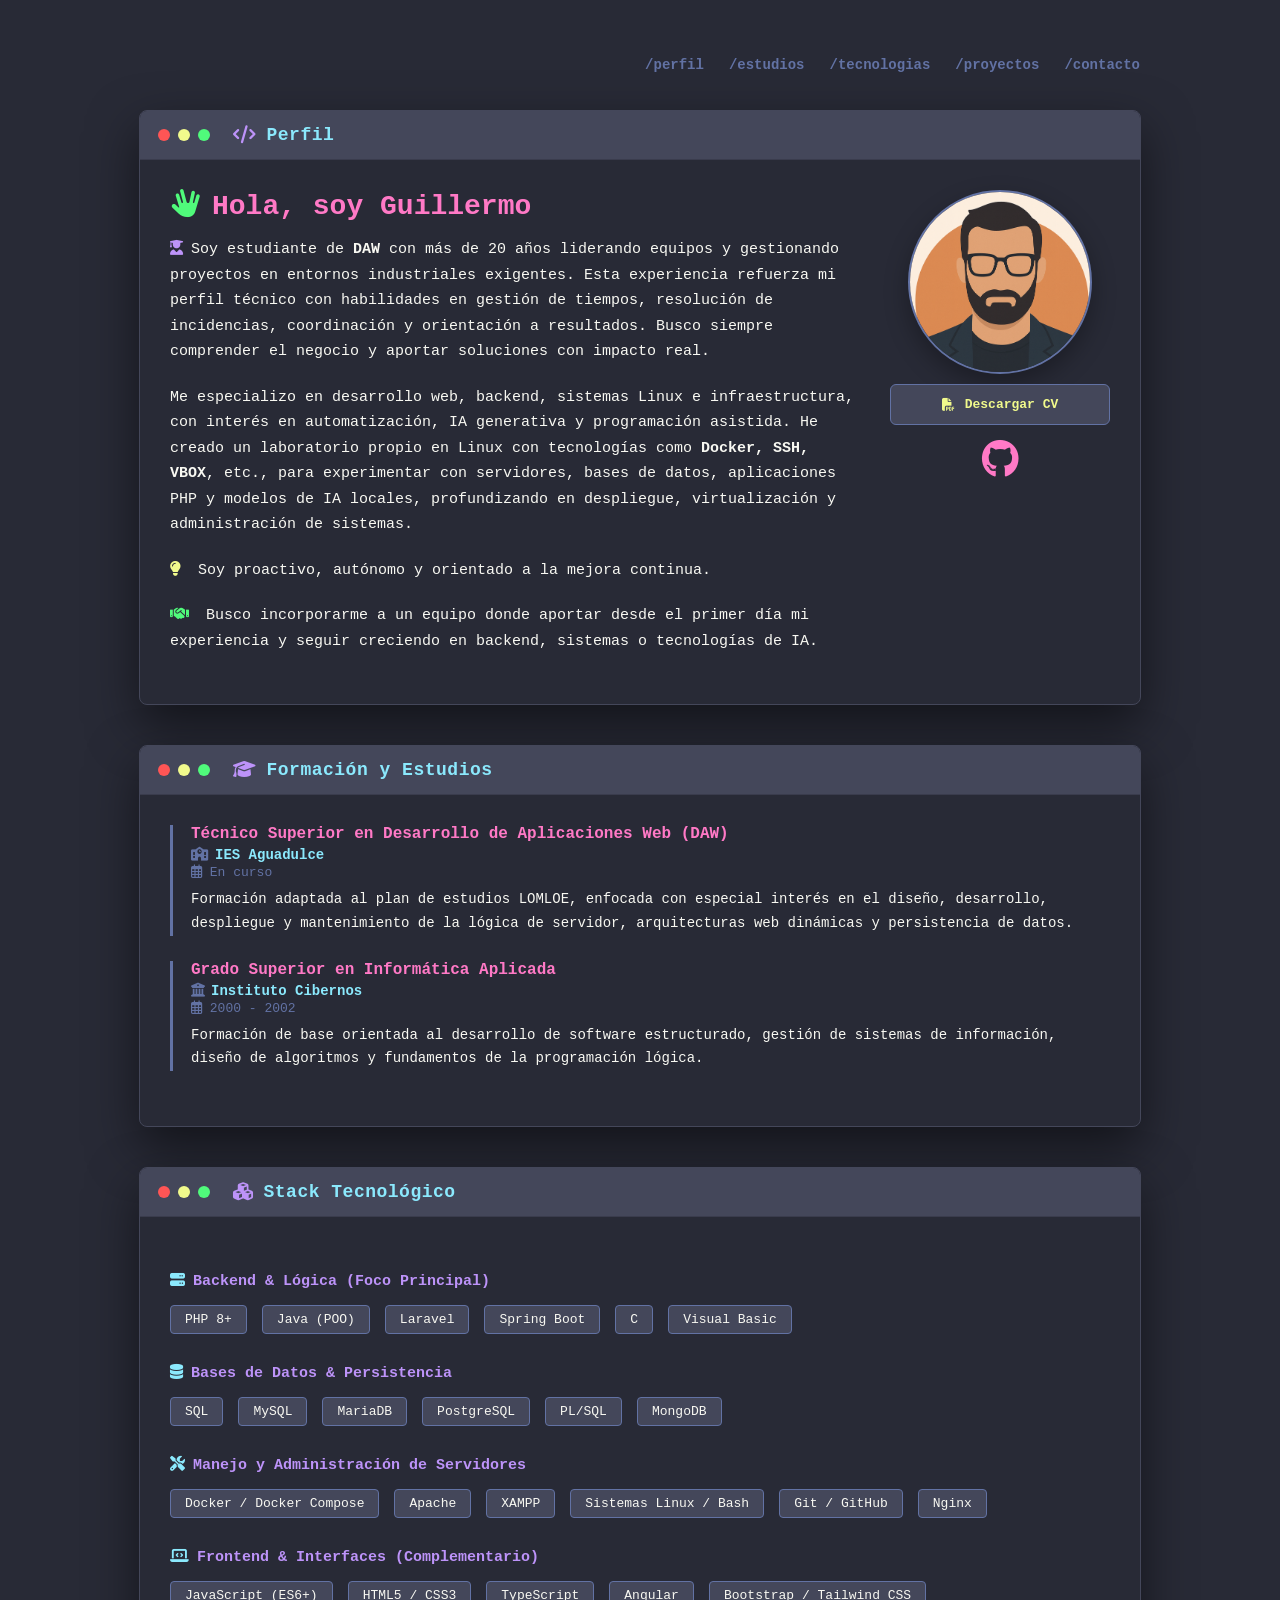
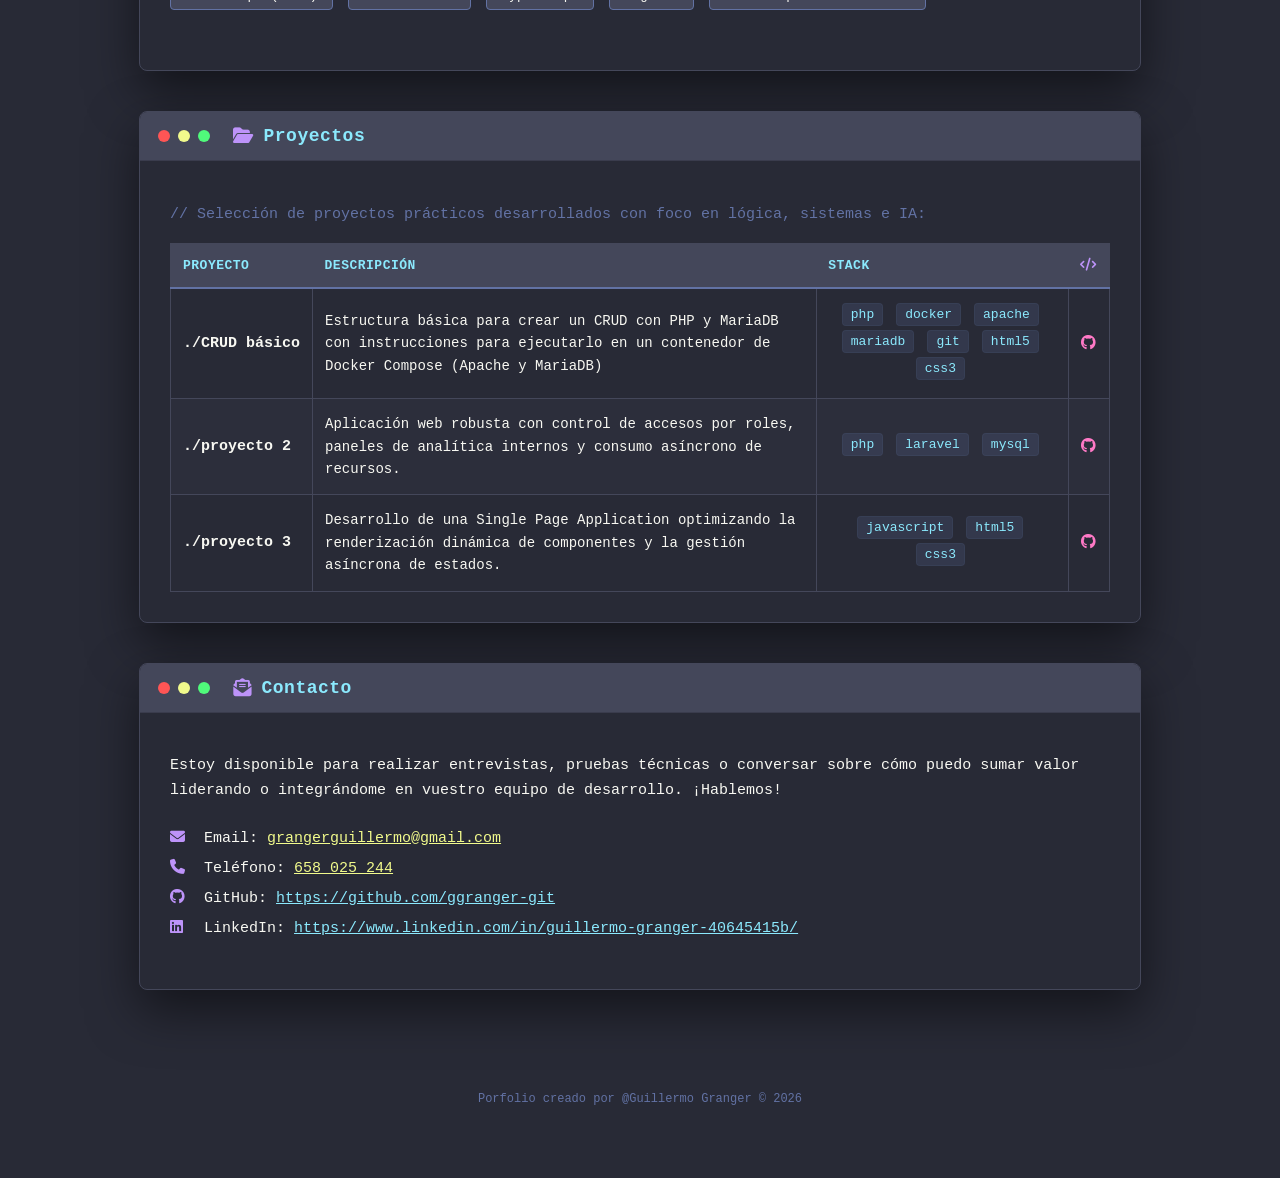
==== index.html @ b48d39c9 "ajuste stack col" ====
<!DOCTYPE html>
<html lang="es">
<head>
    <meta charset="UTF-8">
    <meta name="viewport" content="width=device-width, initial-scale=1.0">
    <title>Portfolio | Desarrollador Web & Líder de Equipos</title>
    <link rel="stylesheet" href="https://cdnjs.cloudflare.com/ajax/libs/font-awesome/6.4.0/css/all.min.css">
    <link rel="stylesheet" href="css/style.css">
</head>
<body>

    <header class="animacion-entrada" style="animation-delay: 0.1s;">
        <ul class="nav-links">
            <li><a href="#perfil">/perfil</a></li>
            <li><a href="#estudios">/estudios</a></li>
            <li><a href="#tecnologias">/tecnologias</a></li>
            <li><a href="#proyectos">/proyectos</a></li>
            <li><a href="#contacto">/contacto</a></li>
        </ul>
    </header>

    <div class="terminal-window animacion-entrada" id="perfil" style="animation-delay: 0.2s;">
        <div class="terminal-header">
            <div class="red dot"></div>
            <div class="yellow dot"></div>
            <div class="green dot"></div>
            <h2 class="titulo-seccion"><i class="fas fa-code"></i>Perfil</h2>
        </div>
        <div class="terminal-body">
            <div class="perfil-container">
                
                <div>
                    <h1 style="color: #ff79c6; margin: 0 0 15px 0; font-size: 28px;">
                        <i class="fas fa-hand-spock" style="color: #50fa7b; margin-right: 10px;"></i>Hola, soy Guillermo
                    </h1>
                    
                    <p class="texto-plano" style="margin-top: 0;">
                        <i class="fas fa-user-graduate" style="color: #bd93f9; margin-right: 8px;"></i>Soy estudiante de <strong>DAW</strong> con más de 20 años liderando equipos y gestionando proyectos en entornos industriales exigentes. Esta experiencia refuerza mi perfil técnico con habilidades en gestión de tiempos, resolución de incidencias, coordinación y orientación a resultados. Busco siempre comprender el negocio y aportar soluciones con impacto real.
                    </p>
                    <p class="texto-plano">
                        Me especializo en desarrollo web, backend, sistemas Linux e infraestructura, con interés en automatización, IA generativa y programación asistida. He creado un laboratorio propio en Linux con tecnologías como <strong>Docker, SSH, VBOX</strong>, etc., para experimentar con servidores, bases de datos, aplicaciones PHP y modelos de IA locales, profundizando en despliegue, virtualización y administración de sistemas.
                    </p>
                    <p class="texto-plano">
                        <i class="fas fa-lightbulb" style="color: #f1fa8c; margin-right: 8px;"></i> Soy proactivo, autónomo y orientado a la mejora continua.
                    </p>
                    <p class="texto-plano">
                        <i class="fas fa-handshake" style="color: #50fa7b; margin-right: 8px;"></i> Busco incorporarme a un equipo donde aportar desde el primer día mi experiencia y seguir creciendo en backend, sistemas o tecnologías de IA.
                    </p>
                </div>

                <div class="lateral-wrapper">
                    <img src="img/avatar.png" alt="Foto de perfil" class="avatar-circular">
                    
                    <a href="cv.pdf" download="cv.pdf" class="btn-cv">
                        <i class="fas fa-file-pdf"></i> Descargar CV
                    </a>

                    <a href="https://github.com/ggranger-git" target="_blank" title="Visitar mi GitHub" class="btn-github-lateral">
                        <i class="fab fa-github"></i>
                    </a>
                </div>

            </div>
        </div>
    </div>

    <div class="terminal-window animacion-entrada" id="estudios" style="animation-delay: 0.3s;">
        <div class="terminal-header">
            <div class="red dot"></div>
            <div class="yellow dot"></div>
            <div class="green dot"></div>
            <h2 class="titulo-seccion"><i class="fas fa-graduation-cap"></i>Formación y Estudios</h2>
        </div>
        <div class="terminal-body">
            
            <div class="item-estudios">
                <div style="color: #ff79c6; font-weight: bold; font-size: 16px;">Técnico Superior en Desarrollo de Aplicaciones Web (DAW)</div>
                <div class="institucion"><i class="fas fa-school"></i>IES Aguadulce</div>
                <div class="fecha-estudio"><i class="far fa-calendar-alt"></i> En curso</div>
                <p class="texto-plano" style="margin: 8px 0 0 0; font-size: 14px;">
                    Formación adaptada al plan de estudios LOMLOE, enfocada con especial interés en el diseño, desarrollo, despliegue y mantenimiento de la lógica de servidor, arquitecturas web dinámicas y persistencia de datos.
                </p>
            </div>

            <div class="item-estudios">
                <div style="color: #ff79c6; font-weight: bold; font-size: 16px;">Grado Superior en Informática Aplicada</div>
                <div class="institucion"><i class="fas fa-university"></i>Instituto Cibernos</div>
                <div class="fecha-estudio"><i class="far fa-calendar-alt"></i> 2000 - 2002</div>
                <p class="texto-plano" style="margin: 8px 0 0 0; font-size: 14px;">
                    Formación de base orientada al desarrollo de software estructurado, gestión de sistemas de información, diseño de algoritmos y fundamentos de la programación lógica.
                </p>
            </div>

        </div>
    </div>

    <div class="terminal-window animacion-entrada" id="tecnologias" style="animation-delay: 0.4s;">
        <div class="terminal-header">
            <div class="red dot"></div>
            <div class="yellow dot"></div>
            <div class="green dot"></div>
            <h2 class="titulo-seccion"><i class="fas fa-cubes"></i>Stack Tecnológico</h2>
        </div>
        <div class="terminal-body">
            
            <div class="seccion-habilidades">
                <span class="categoria-tech"><i class="fas fa-server"></i>Backend & Lógica (Foco Principal)</span>
                <span class="habilidad-tag">PHP 8+</span>
                <span class="habilidad-tag">Java (POO)</span>
                <span class="habilidad-tag">Laravel</span>
                <span class="habilidad-tag">Spring Boot</span>
                <span class="habilidad-tag">C</span>
                <span class="habilidad-tag">Visual Basic</span>
            </div>

            <div class="seccion-habilidades">
                <span class="categoria-tech"><i class="fas fa-database"></i>Bases de Datos & Persistencia</span>
                <span class="habilidad-tag">SQL</span>
                <span class="habilidad-tag">MySQL</span>
                <span class="habilidad-tag">MariaDB</span>
                <span class="habilidad-tag">PostgreSQL</span>
                <span class="habilidad-tag">PL/SQL</span>
                <span class="habilidad-tag">MongoDB</span>
            </div>

            <div class="seccion-habilidades">
                <span class="categoria-tech"><i class="fas fa-tools"></i>Manejo y Administración de Servidores</span>
                <span class="habilidad-tag">Docker / Docker Compose</span>
                <span class="habilidad-tag">Apache</span>
                <span class="habilidad-tag">XAMPP</span>
                <span class="habilidad-tag">Sistemas Linux / Bash</span>
                <span class="habilidad-tag">Git / GitHub</span>
                <span class="habilidad-tag">Nginx</span>
            </div>

            <div class="seccion-habilidades">
                <span class="categoria-tech"><i class="fas fa-laptop-code"></i>Frontend & Interfaces (Complementario)</span>
                <span class="habilidad-tag">JavaScript (ES6+)</span>
                <span class="habilidad-tag">HTML5 / CSS3</span>
                <span class="habilidad-tag">TypeScript</span>
                <span class="habilidad-tag">Angular</span>
                <span class="habilidad-tag">Bootstrap / Tailwind CSS</span>
            </div>
        </div>
    </div>

    <div class="terminal-window animacion-entrada" id="proyectos" style="animation-delay: 0.5s;">
        <div class="terminal-header">
            <div class="red dot"></div>
            <div class="yellow dot"></div>
            <div class="green dot"></div>
            <h2 class="titulo-seccion"><i class="fas fa-folder-open"></i>Proyectos</h2>
        </div>
        <div class="terminal-body">
            <p class="comment">// Selección de proyectos prácticos desarrollados con foco en lógica, sistemas e IA:</p>
            
            <table class="tabla-interactiva">
                <thead>
                    <tr>
                        <th>Proyecto</th>
                        <th>Descripción</th>
                        <th>Stack</th>
                        <th><i class="fas fa-code" style="color: #bd93f9;"></i></th>
                    </tr>
                </thead>
                <tbody>
                    <tr>
                        <td class="col-proyecto">./CRUD básico</td>
                        <td class="col-descripcion">Estructura básica para crear un CRUD con PHP y MariaDB con instrucciones para ejecutarlo en un contenedor de Docker Compose (Apache y MariaDB)</td>
                        <td class="col-stack">
                            <span class="arg-tech">php</span>
                            <span class="arg-tech">docker</span>
                            <span class="arg-tech">apache</span>
                            <span class="arg-tech">mariadb</span>
                            <span class="arg-tech">git</span>
                            <span class="arg-tech">html5</span>
                            <span class="arg-tech">css3</span> 
                        </td>
                        <td><a class="enlace-proyecto" href="https://github.com/ggranger-git/crud-php-clientes" target="_blank"><i class="fab fa-github"></i></a></td>
                    </tr>
                    <tr>
                        <td class="col-proyecto">./proyecto 2</td>
                        <td class="col-descripcion">Aplicación web robusta con control de accesos por roles, paneles de analítica internos y consumo asíncrono de recursos.</td>
                        <td class="col-stack">
                            <span class="arg-tech">php</span>
                            <span class="arg-tech">laravel</span>
                            <span class="arg-tech">mysql</span>
                        </td>
                        <td><a class="enlace-proyecto" href="#" target="_blank"><i class="fab fa-github"></i></a></td>
                    </tr>
                    <tr>
                        <td class="col-proyecto">./proyecto 3</td>
                        <td class="col-descripcion">Desarrollo de una Single Page Application optimizando la renderización dinámica de componentes y la gestión asíncrona de estados.</td>
                        <td class="col-stack">
                            <span class="arg-tech">javascript</span>
                            <span class="arg-tech">html5</span>
                            <span class="arg-tech">css3</span>
                        </td>
                        <td><a class="enlace-proyecto" href="#" target="_blank"><i class="fab fa-github"></i></a></td>
                    </tr>
                </tbody>
            </table>
        </div>
    </div>

    <div class="terminal-window animacion-entrada" id="contacto" style="animation-delay: 0.6s;">
        <div class="terminal-header">
            <div class="red dot"></div>
            <div class="yellow dot"></div>
            <div class="green dot"></div>
            <h2 class="titulo-seccion"><i class="fas fa-envelope-open-text"></i>Contacto</h2>
        </div>
        <div class="terminal-body">
            <p class="texto-plano">
                Estoy disponible para realizar entrevistas, pruebas técnicas o conversar sobre cómo puedo sumar valor liderando o integrándome en vuestro equipo de desarrollo. ¡Hablemos!
            </p>
            <p style="margin-top: 15px; line-height: 2;">
                <i class="fas fa-envelope" style="color: #bd93f9; width: 25px;"></i> Email: <a href="mailto:grangerguillermo@gmail.com" style="color: #f1fa8c;">grangerguillermo@gmail.com</a><br>
                <i class="fas fa-phone" style="color: #bd93f9; width: 25px;"></i> Teléfono: <a href="tel:+34658025244" style="color: #f1fa8c;">658 025 244</a><br>
                <i class="fab fa-github" style="color: #bd93f9; width: 25px;"></i> GitHub: <a href="https://github.com/ggranger-git" target="_blank" style="color: #8be9fd;">https://github.com/ggranger-git</a><br>
                <i class="fab fa-linkedin" style="color: #bd93f9; width: 25px;"></i> LinkedIn: <a href="https://www.linkedin.com/in/guillermo-granger-40645415b/" target="_blank" style="color: #8be9fd;">https://www.linkedin.com/in/guillermo-granger-40645415b/</a>
            </p>
        </div>
    </div>

    <footer class="animacion-entrada" style="animation-delay: 0.7s;">
        <p>Porfolio creado por @Guillermo Granger &copy; 2026</p>
    </footer>

</body>
</html>
---- css/style.css ----
/* ==========================================================================
   ESTILOS BASE (Tema Dracula - Terminal Portfolio)
   ========================================================================== */
body {
    background-color: #282a36; /* Background de Dracula */
    font-family: 'Fira Code', 'Courier New', monospace;
    display: flex;
    flex-direction: column;
    align-items: center;
    padding: 40px 20px;
    margin: 0;
    overflow-x: hidden;
}

.terminal-window {
    width: 95%;
    max-width: 1000px;
    background-color: #282a36;
    border-radius: 8px;
    box-shadow: 0 20px 50px rgba(0,0,0,0.5);
    overflow: hidden;
    border: 1px solid #44475a; 
    margin-bottom: 40px;
    transition: transform 0.3s ease, box-shadow 0.3s ease;
}

/* Efecto sutil inspirado en Yared al pasar por encima de la terminal completa */
.terminal-window:hover {
    transform: translateY(-2px);
    box-shadow: 0 25px 55px rgba(0,0,0,0.6);
}

.terminal-header {
    background-color: #44475a;
    padding: 14px 18px;
    display: flex;
    align-items: center;
    border-bottom: 1px solid rgba(0, 0, 0, 0.15);
}

.dot { width: 12px; height: 12px; border-radius: 50%; margin-right: 8px; flex-shrink: 0; }
.red { background-color: #ff5555; }
.yellow { background-color: #f1fa8c; }
.green { background-color: #50fa7b; }

.terminal-body {
    padding: 30px; /* Más aire e interlineado para mejorar la lectura */
    color: #f8f8f2; 
    font-size: 15px;
    overflow-x: auto;
}

/* ==========================================================================
   ANIMACIONES DE ENTRADA SUAVE (UX Premium)
   ========================================================================== */
@keyframes revelarEntrada {
    from {
        opacity: 0;
        transform: translateY(20px);
    }
    to {
        opacity: 1;
        transform: translateY(0);
    }
}

.animacion-entrada {
    opacity: 0;
    animation: revelarEntrada 0.6s cubic-bezier(0.16, 1, 0.3, 1) forwards;
}

/* Colores de sintaxis Dracula */
.titulo-seccion { 
    color: #8be9fd; 
    font-size: 18px; 
    font-weight: bold; 
    margin: 0 0 0 15px; 
    display: flex;
    align-items: center;
    letter-spacing: 0.5px;
}

.titulo-seccion i { 
    margin-right: 10px; 
    color: #bd93f9; 
    display: inline-block;
} 

.command { color: #50fa7b; } 
.path { color: #8be9fd; }    
.comment { color: #6272a4; } 

/* Layout de Perfil */
.perfil-container {
    display: grid;
    grid-template-columns: 1fr 220px;
    gap: 35px;
    align-items: start;
}

.lateral-wrapper {
    display: flex;
    flex-direction: column;
    align-items: center;
    gap: 10px; /* Reducido ligeramente para un reparto proporcional entre Foto -> CV -> Gato */
    justify-content: center;
}

.avatar-circular {
    width: 180px;
    height: 180px;
    border-radius: 50%;
    border: 2px solid #6272a4; 
    box-shadow: 0 10px 25px rgba(0,0,0,0.3);
    object-fit: cover;
    background-color: #44475a;
    transition: transform 0.4s cubic-bezier(0.175, 0.885, 0.32, 1.275);
}

.avatar-circular:hover {
    transform: scale(1.05) rotate(2deg);
}

/* Botón de Descarga */
.btn-cv {
    display: inline-flex;
    align-items: center;
    justify-content: center;
    gap: 10px;
    background-color: #44475a;
    color: #f1fa8c; 
    border: 1px solid #6272a4;
    padding: 12px 18px;
    border-radius: 6px;
    font-family: 'Fira Code', 'Courier New', monospace;
    font-size: 13px;
    font-weight: bold;
    text-decoration: none;
    cursor: pointer;
    transition: all 0.25s ease;
    width: 100%;
    box-sizing: border-box;
}

.btn-cv:hover {
    background-color: #bd93f9; 
    color: #282a36; 
    border-color: #bd93f9;
    transform: translateY(-2px);
    box-shadow: 0 5px 15px rgba(189, 147, 249, 0.3);
}

/* Enlace con logo del Octocat de GitHub (Ubicado debajo del CV) */
.btn-github-lateral {
    display: inline-block;
    margin-top: 5px;        /* Pequeña holgura de separación con el botón superior */
    font-size: 38px;        /* Dimensiones óptimas para el icono del gato */
    color: #ff79c6;         /* Tono rosa Dracula característico */
    text-decoration: none;
    transition: transform 0.2s ease, color 0.2s ease;
}

.btn-github-lateral:hover {
    color: #ff92df;         /* Rosa con un punto extra de brillo/luminosidad */
    transform: scale(1.1);  /* Efecto sutil de escalado */
}

/* ==========================================================================
   INTERACTIVIDAD DE PROYECTOS (Efecto Script de Consola)
   ========================================================================== */
table {
    width: 100%;
    border-collapse: collapse;
    margin-top: 20px;
    border: 1px solid #44475a;
}

th {
    background-color: #44475a;
    color: #8be9fd; 
    padding: 14px 12px;
    text-transform: uppercase;
    font-size: 13px;
    text-align: left;
    border-bottom: 2px solid #6272a4;
    letter-spacing: 0.5px;
}

td {
    border: 1px solid #44475a;
    padding: 14px 12px;
    vertical-align: middle;
    transition: background-color 0.2s ease;
}

/* Filas dinámicas */
.tabla-interactiva tbody tr {
    transition: background-color 0.25s ease;
}

.tabla-interactiva tbody tr:nth-child(even) {
    background-color: rgba(68, 71, 90, 0.15);
}

.tabla-interactiva tbody tr:hover {
    background-color: rgba(68, 71, 90, 0.6);
}

/* Animación de cursor activo al pasar el ratón sobre la fila */
@keyframes parpadeoFila {
    0%, 100% { opacity: 1; }
    50% { opacity: 0.6; }
}

.tabla-interactiva tbody tr:hover .col-proyecto {
    color: #50fa7b;
    animation: parpadeoFila 1s infinite ease-in-out;
}

.col-proyecto {
    color: #f8f8f2; 
    font-weight: bold;
    white-space: nowrap;
    transition: color 0.2s ease;
}

.col-descripcion {
    color: #f8f8f2; 
    font-size: 14px;
    line-height: 1.6;
}

/* Modificado para que las flags de tecnologías del Lab de IA respiren perfectamente */
.col-stack {
    white-space: normal;
    min-width: 50px;
    text-align: center;
}

.arg-tech {
    color: #8be9fd; 
    font-size: 13px;
    background-color: rgba(98, 114, 164, 0.2);
    padding: 3px 8px;
    border-radius: 4px;
    margin-right: 4px;
    margin-bottom: 4px;
    display: inline-block;
    border: 1px solid rgba(98, 114, 164, 0.1);
}

/* ==========================================================================
   SECCIÓN DE HABILIDADES Y TECNOLOGÍAS (Estética Unificada)
   ========================================================================== */
.seccion-habilidades {
    margin-top: 25px;
    margin-bottom: 25px;
}

.categoria-tech {
    color: #bd93f9; 
    font-weight: bold;
    margin-top: 15px;
    margin-bottom: 10px;
    display: block;
}

.categoria-tech i {
    margin-right: 8px;
    color: #8be9fd; 
}

.habilidad-tag {
    display: inline-block;
    background-color: #44475a; 
    color: #f8f8f2;            
    padding: 6px 14px;
    border-radius: 4px;
    margin: 5px 6px 5px 0;
    font-size: 13px;
    border: 1px solid #6272a4; 
    transition: border-color 0.2s ease, transform 0.2s ease;
}

.habilidad-tag:hover {
    border-color: #bd93f9;
    transform: translateY(-1px);
}

/* ==========================================================================
   COMPLEMENTOS FINALES Y NAVEGACIÓN UX
   ========================================================================== */
html {
    scroll-behavior: smooth;
}

header {
    width: 100%;
    max-width: 1000px;
    margin-bottom: 20px;
}

.nav-links {
    display: flex;
    gap: 25px;
    padding: 0;
    list-style: none;
    justify-content: flex-end;
}

.nav-links a {
    color: #6272a4; 
    text-decoration: none;
    font-size: 14px;
    font-weight: bold;
    transition: color 0.25s ease;
}

.nav-links a:hover {
    color: #8be9fd; 
}

.texto-plano {
    margin-top: 10px;
    margin-bottom: 20px;
    line-height: 1.7; 
}

.enlace-proyecto {
    color: #ff79c6;
    text-decoration: none;
    font-weight: bold;
    transition: color 0.2s ease;
}

.enlace-proyecto:hover {
    color: #bd93f9;
    text-decoration: underline;
}

.item-estudios {
    margin-bottom: 25px;
    border-left: 3px solid #6272a4;
    padding-left: 18px;
}

.institucion {
    color: #8be9fd;
    font-weight: bold;
    font-size: 14px;
    margin-top: 4px;
}

.institucion i {
    margin-right: 6px;
    color: #6272a4;
}

.fecha-estudio {
    color: #6272a4;
    font-size: 13px;
    margin-top: 2px;
}

footer {
    margin-top: 50px;
    color: #6272a4;
    font-size: 12px;
    text-align: center;
    padding-bottom: 20px;
}

@media (max-width: 768px) {
    .perfil-container {
        grid-template-columns: 1fr;
        gap: 25px;
        text-align: center;
    }
    .lateral-wrapper {
        order: -1;
        width: 100%;
    }
    .btn-cv {
        max-width: 250px;
    }
    .nav-links {
        justify-content: center;
        gap: 15px;
    }
    table {
        display: block;
        overflow-x: auto;
    }
}
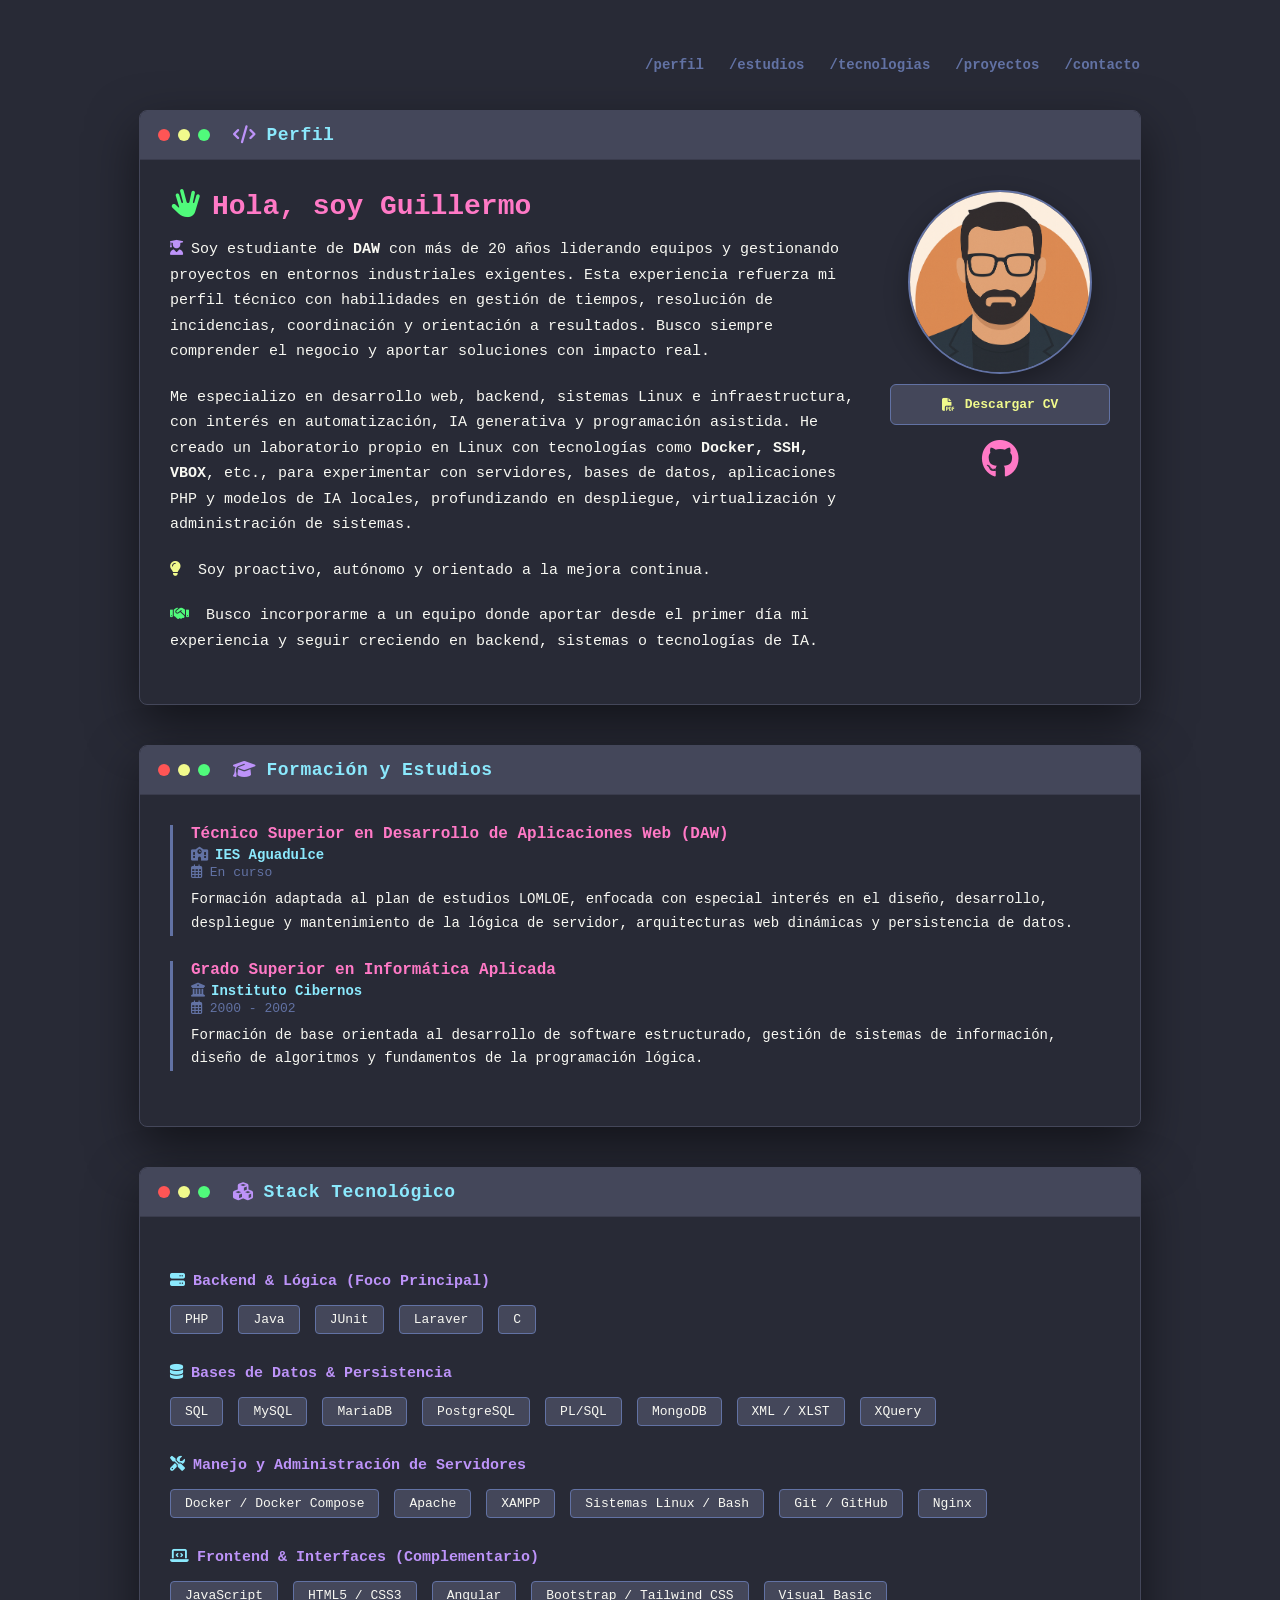
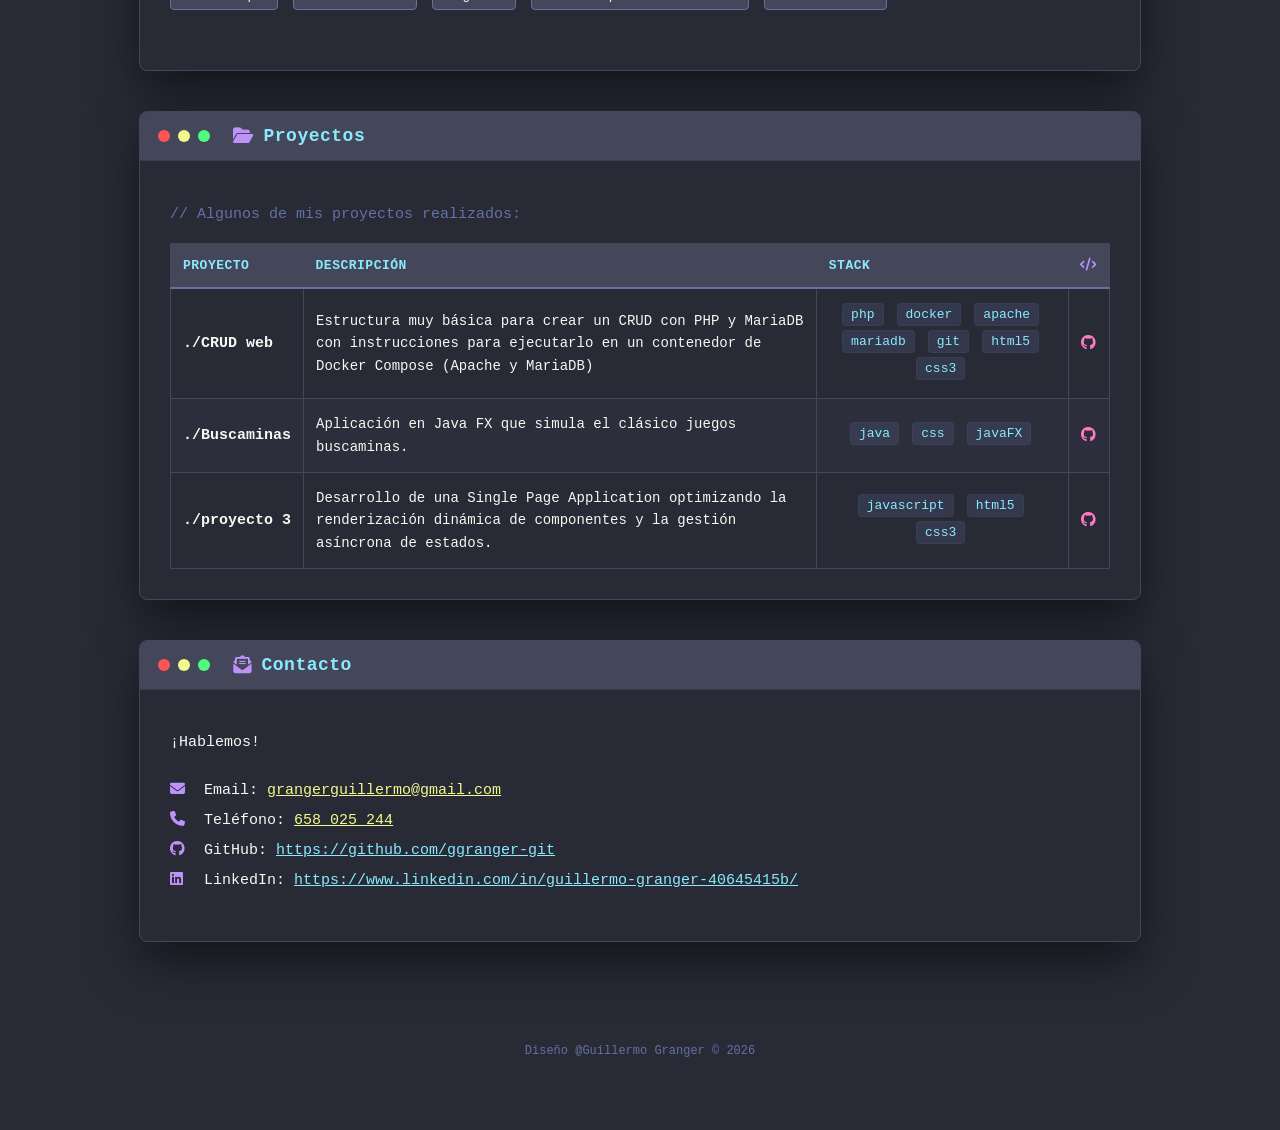
==== commit 6e1c6670: "ajustes pequeños en textos" ====
--- a/index.html
+++ b/index.html
@@ -105,12 +105,11 @@
             
             <div class="seccion-habilidades">
                 <span class="categoria-tech"><i class="fas fa-server"></i>Backend & Lógica (Foco Principal)</span>
-                <span class="habilidad-tag">PHP 8+</span>
-                <span class="habilidad-tag">Java (POO)</span>
-                <span class="habilidad-tag">Laravel</span>
-                <span class="habilidad-tag">Spring Boot</span>
+                <span class="habilidad-tag">PHP</span>
+                <span class="habilidad-tag">Java</span>
+                <span class="habilidad-tag">JUnit</span>
+                <span class="habilidad-tag">Laraver</span>
                 <span class="habilidad-tag">C</span>
-                <span class="habilidad-tag">Visual Basic</span>
             </div>
 
             <div class="seccion-habilidades">
@@ -121,6 +120,8 @@
                 <span class="habilidad-tag">PostgreSQL</span>
                 <span class="habilidad-tag">PL/SQL</span>
                 <span class="habilidad-tag">MongoDB</span>
+                <span class="habilidad-tag">XML / XLST</span>
+                <span class="habilidad-tag">XQuery</span>
             </div>
 
             <div class="seccion-habilidades">
@@ -135,11 +136,11 @@
 
             <div class="seccion-habilidades">
                 <span class="categoria-tech"><i class="fas fa-laptop-code"></i>Frontend & Interfaces (Complementario)</span>
-                <span class="habilidad-tag">JavaScript (ES6+)</span>
+                <span class="habilidad-tag">JavaScript</span>
                 <span class="habilidad-tag">HTML5 / CSS3</span>
-                <span class="habilidad-tag">TypeScript</span>
                 <span class="habilidad-tag">Angular</span>
                 <span class="habilidad-tag">Bootstrap / Tailwind CSS</span>
+                <span class="habilidad-tag">Visual Basic</span>
             </div>
         </div>
     </div>
@@ -152,7 +153,7 @@
             <h2 class="titulo-seccion"><i class="fas fa-folder-open"></i>Proyectos</h2>
         </div>
         <div class="terminal-body">
-            <p class="comment">// Selección de proyectos prácticos desarrollados con foco en lógica, sistemas e IA:</p>
+            <p class="comment">// Algunos de mis proyectos realizados:</p>
             
             <table class="tabla-interactiva">
                 <thead>
@@ -165,8 +166,8 @@
                 </thead>
                 <tbody>
                     <tr>
-                        <td class="col-proyecto">./CRUD básico</td>
-                        <td class="col-descripcion">Estructura básica para crear un CRUD con PHP y MariaDB con instrucciones para ejecutarlo en un contenedor de Docker Compose (Apache y MariaDB)</td>
+                        <td class="col-proyecto">./CRUD web</td>
+                        <td class="col-descripcion">Estructura muy básica para crear un CRUD con PHP y MariaDB con instrucciones para ejecutarlo en un contenedor de Docker Compose (Apache y MariaDB)</td>
                         <td class="col-stack">
                             <span class="arg-tech">php</span>
                             <span class="arg-tech">docker</span>
@@ -179,12 +180,12 @@
                         <td><a class="enlace-proyecto" href="https://github.com/ggranger-git/crud-php-clientes" target="_blank"><i class="fab fa-github"></i></a></td>
                     </tr>
                     <tr>
-                        <td class="col-proyecto">./proyecto 2</td>
-                        <td class="col-descripcion">Aplicación web robusta con control de accesos por roles, paneles de analítica internos y consumo asíncrono de recursos.</td>
+                        <td class="col-proyecto">./Buscaminas</td>
+                        <td class="col-descripcion">Aplicación en Java FX que simula el clásico juegos buscaminas.</td>
                         <td class="col-stack">
-                            <span class="arg-tech">php</span>
-                            <span class="arg-tech">laravel</span>
-                            <span class="arg-tech">mysql</span>
+                            <span class="arg-tech">java</span>
+                            <span class="arg-tech">css</span>
+                            <span class="arg-tech">javaFX</span>
                         </td>
                         <td><a class="enlace-proyecto" href="#" target="_blank"><i class="fab fa-github"></i></a></td>
                     </tr>
@@ -212,7 +213,7 @@
         </div>
         <div class="terminal-body">
             <p class="texto-plano">
-                Estoy disponible para realizar entrevistas, pruebas técnicas o conversar sobre cómo puedo sumar valor liderando o integrándome en vuestro equipo de desarrollo. ¡Hablemos!
+                ¡Hablemos!
             </p>
             <p style="margin-top: 15px; line-height: 2;">
                 <i class="fas fa-envelope" style="color: #bd93f9; width: 25px;"></i> Email: <a href="mailto:grangerguillermo@gmail.com" style="color: #f1fa8c;">grangerguillermo@gmail.com</a><br>
@@ -224,7 +225,7 @@
     </div>
 
     <footer class="animacion-entrada" style="animation-delay: 0.7s;">
-        <p>Porfolio creado por @Guillermo Granger &copy; 2026</p>
+        <p>Diseño @Guillermo Granger &copy; 2026</p>
     </footer>
 
 </body>
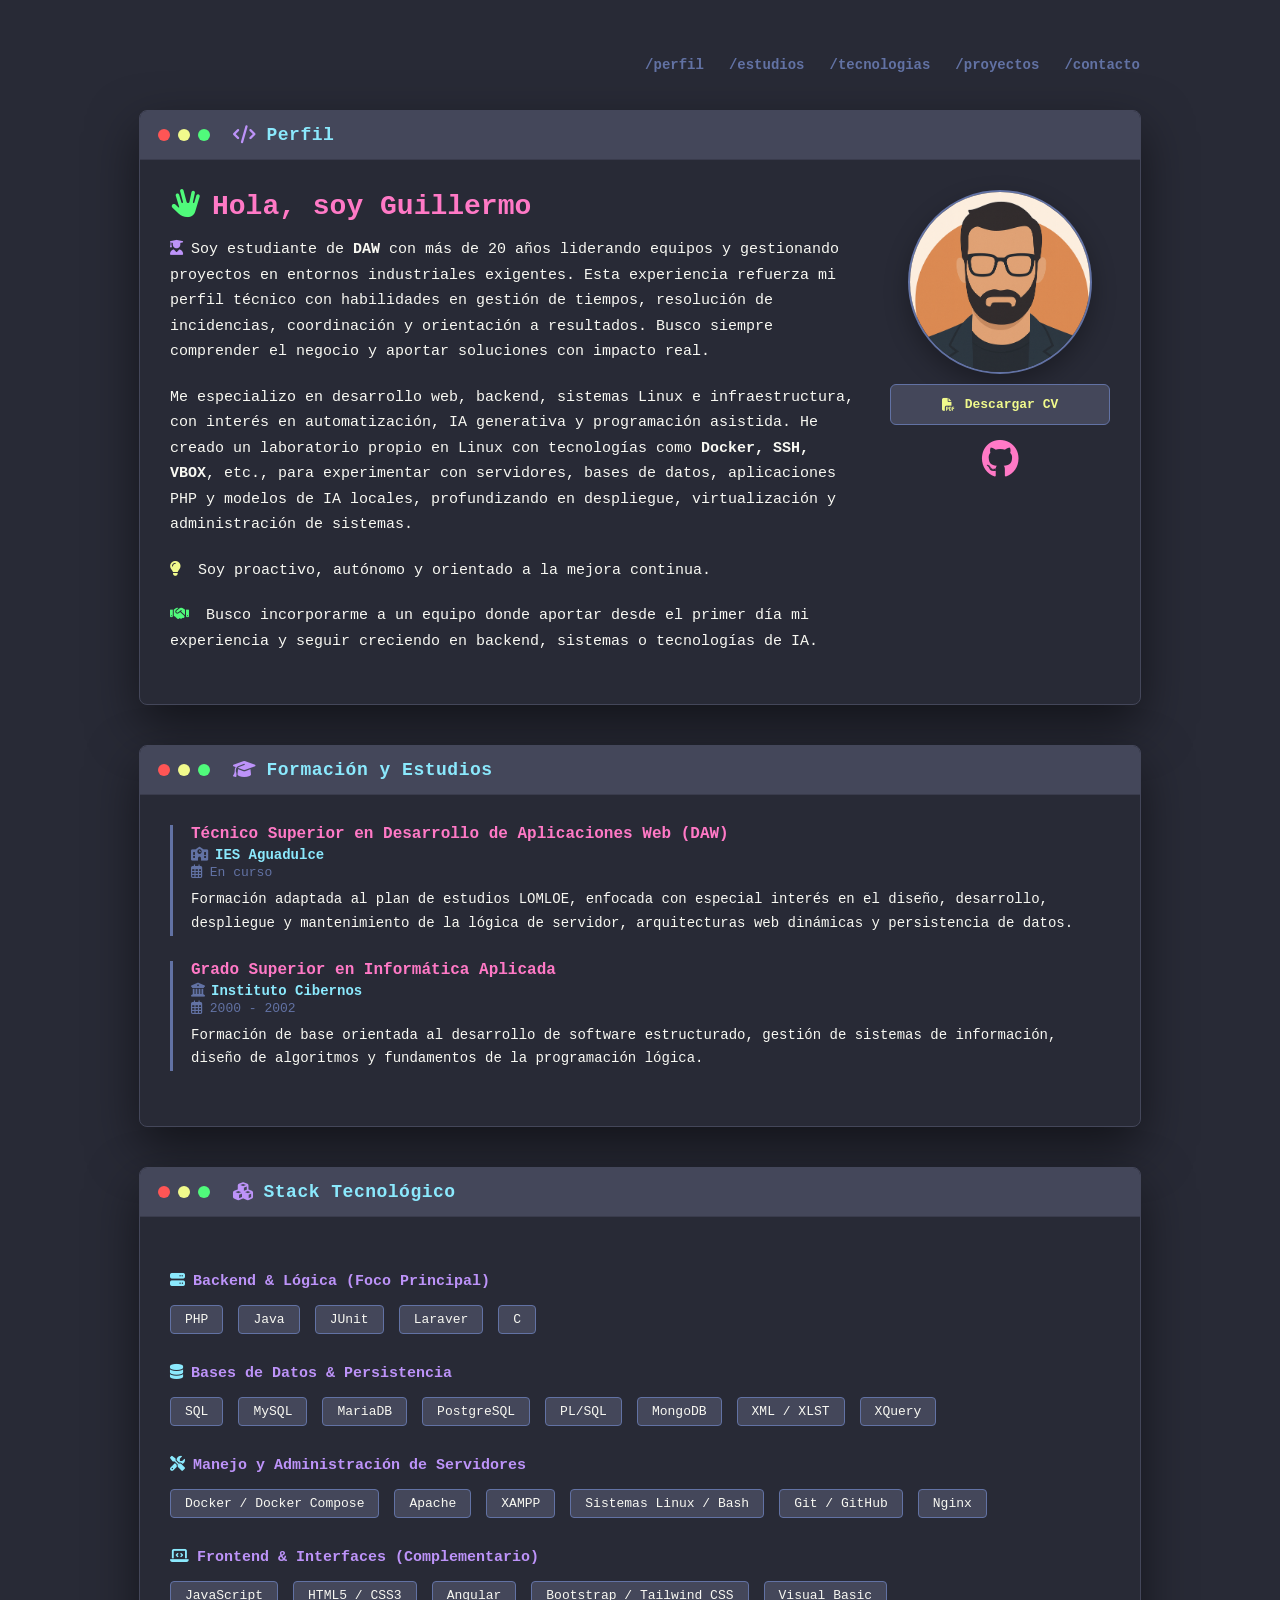
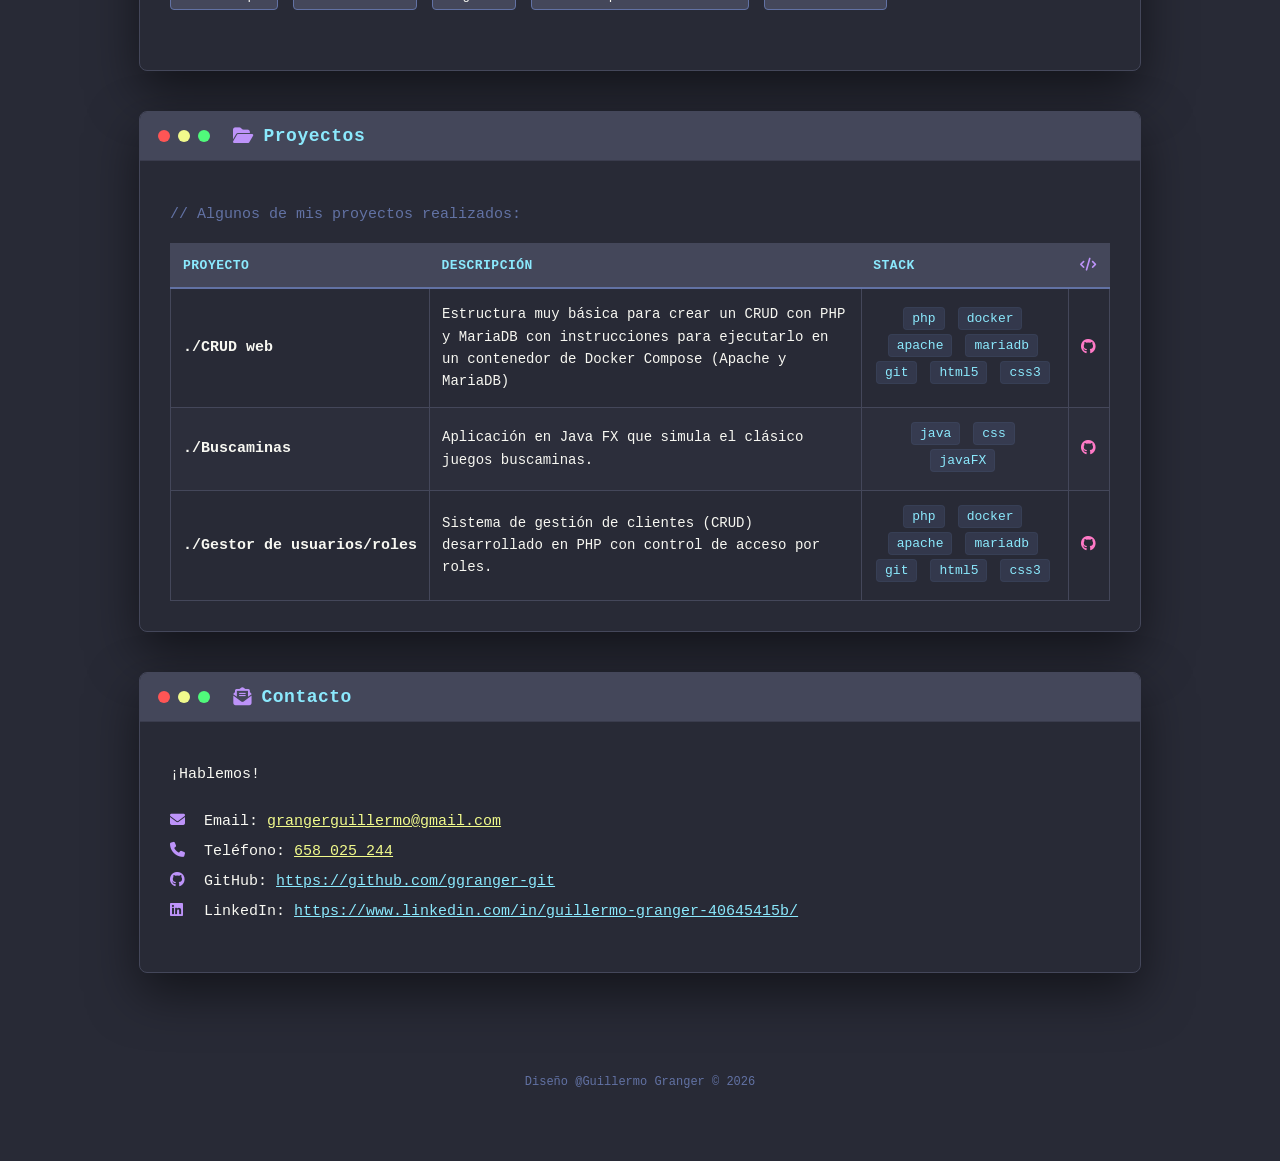
==== commit 5be9c743: "añadido proyecto" ====
--- a/index.html
+++ b/index.html
@@ -190,14 +190,18 @@
                         <td><a class="enlace-proyecto" href="#" target="_blank"><i class="fab fa-github"></i></a></td>
                     </tr>
                     <tr>
-                        <td class="col-proyecto">./proyecto 3</td>
-                        <td class="col-descripcion">Desarrollo de una Single Page Application optimizando la renderización dinámica de componentes y la gestión asíncrona de estados.</td>
+                        <td class="col-proyecto">./Gestor de usuarios/roles</td>
+                        <td class="col-descripcion">Sistema de gestión de clientes (CRUD) desarrollado en PHP con control de acceso por roles.</td>
                         <td class="col-stack">
-                            <span class="arg-tech">javascript</span>
+                            <span class="arg-tech">php</span>
+                            <span class="arg-tech">docker</span>
+                            <span class="arg-tech">apache</span>
+                            <span class="arg-tech">mariadb</span>
+                            <span class="arg-tech">git</span>
                             <span class="arg-tech">html5</span>
-                            <span class="arg-tech">css3</span>
+                            <span class="arg-tech">css3</span> 
                         </td>
-                        <td><a class="enlace-proyecto" href="#" target="_blank"><i class="fab fa-github"></i></a></td>
+                        <td><a class="enlace-proyecto" href="https://github.com/ggranger-git/gestor-usuarios-php" target="_blank"><i class="fab fa-github"></i></a></td>
                     </tr>
                 </tbody>
             </table>
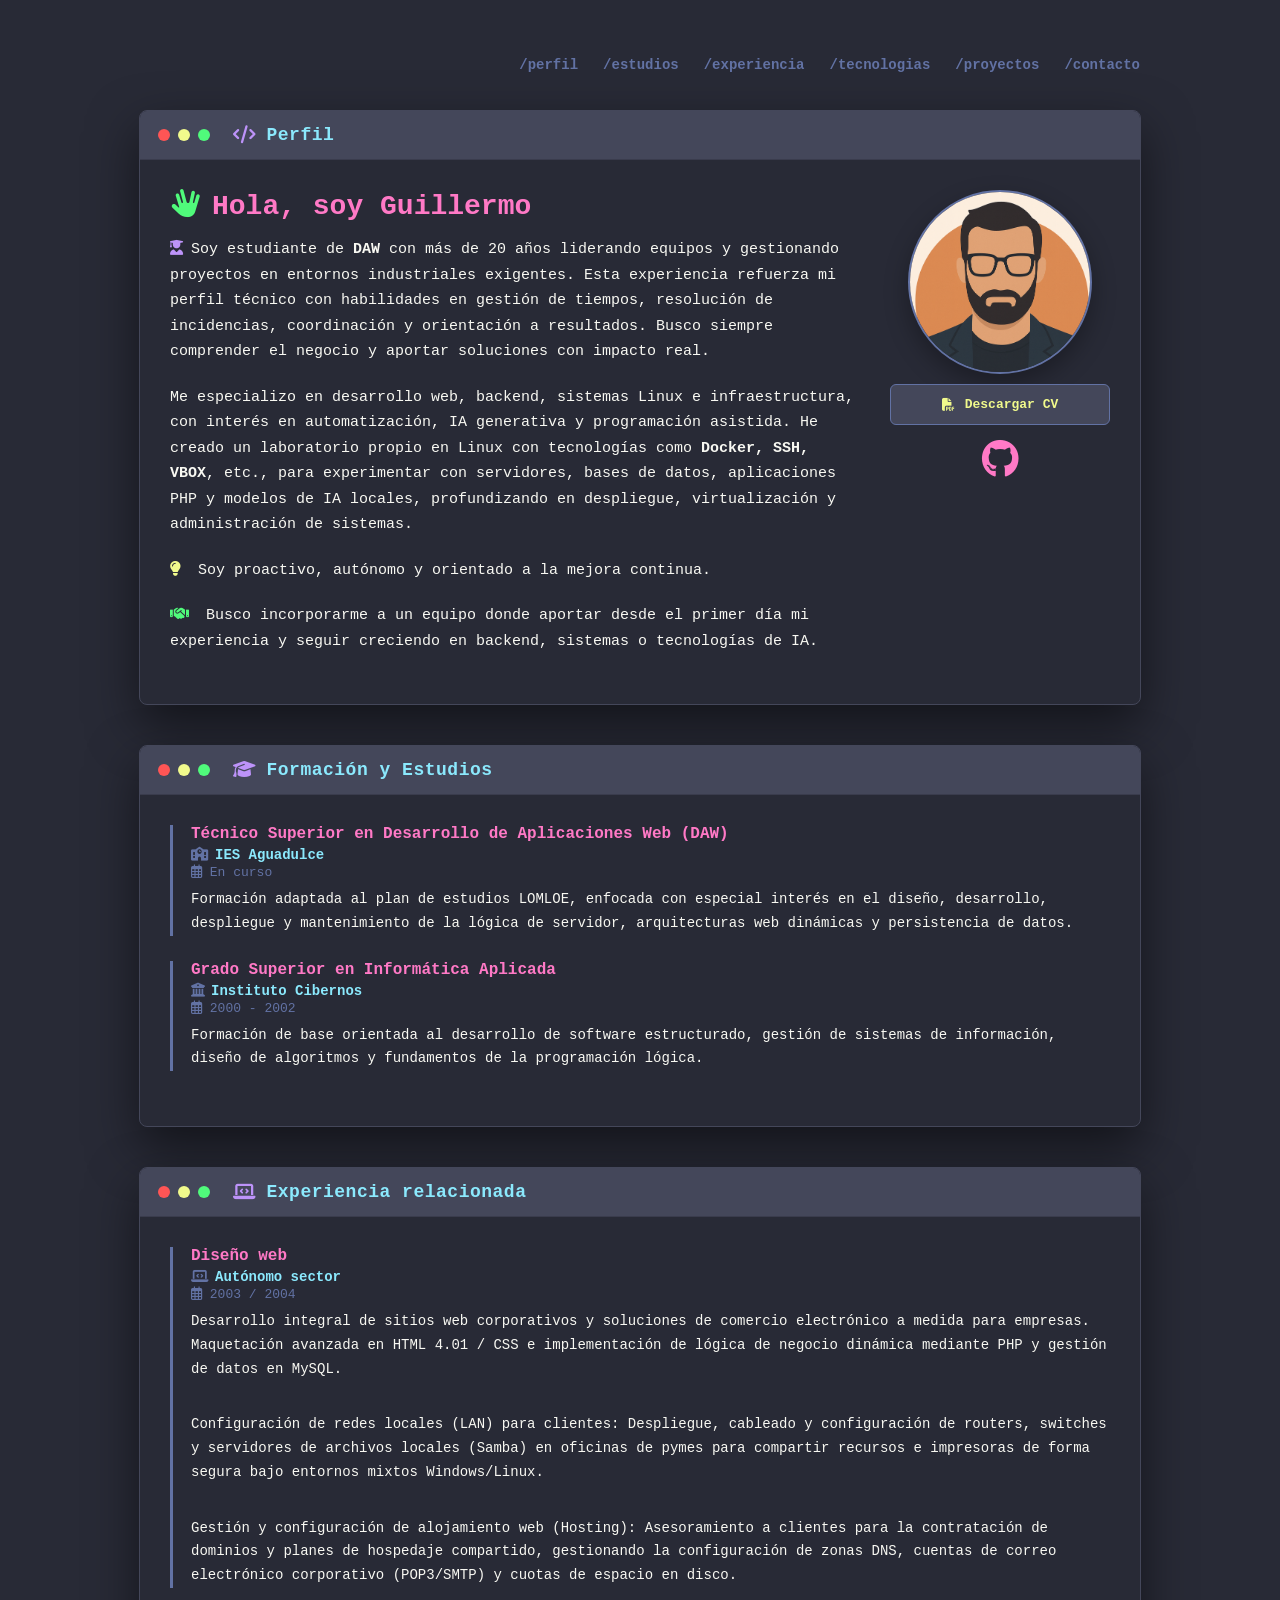
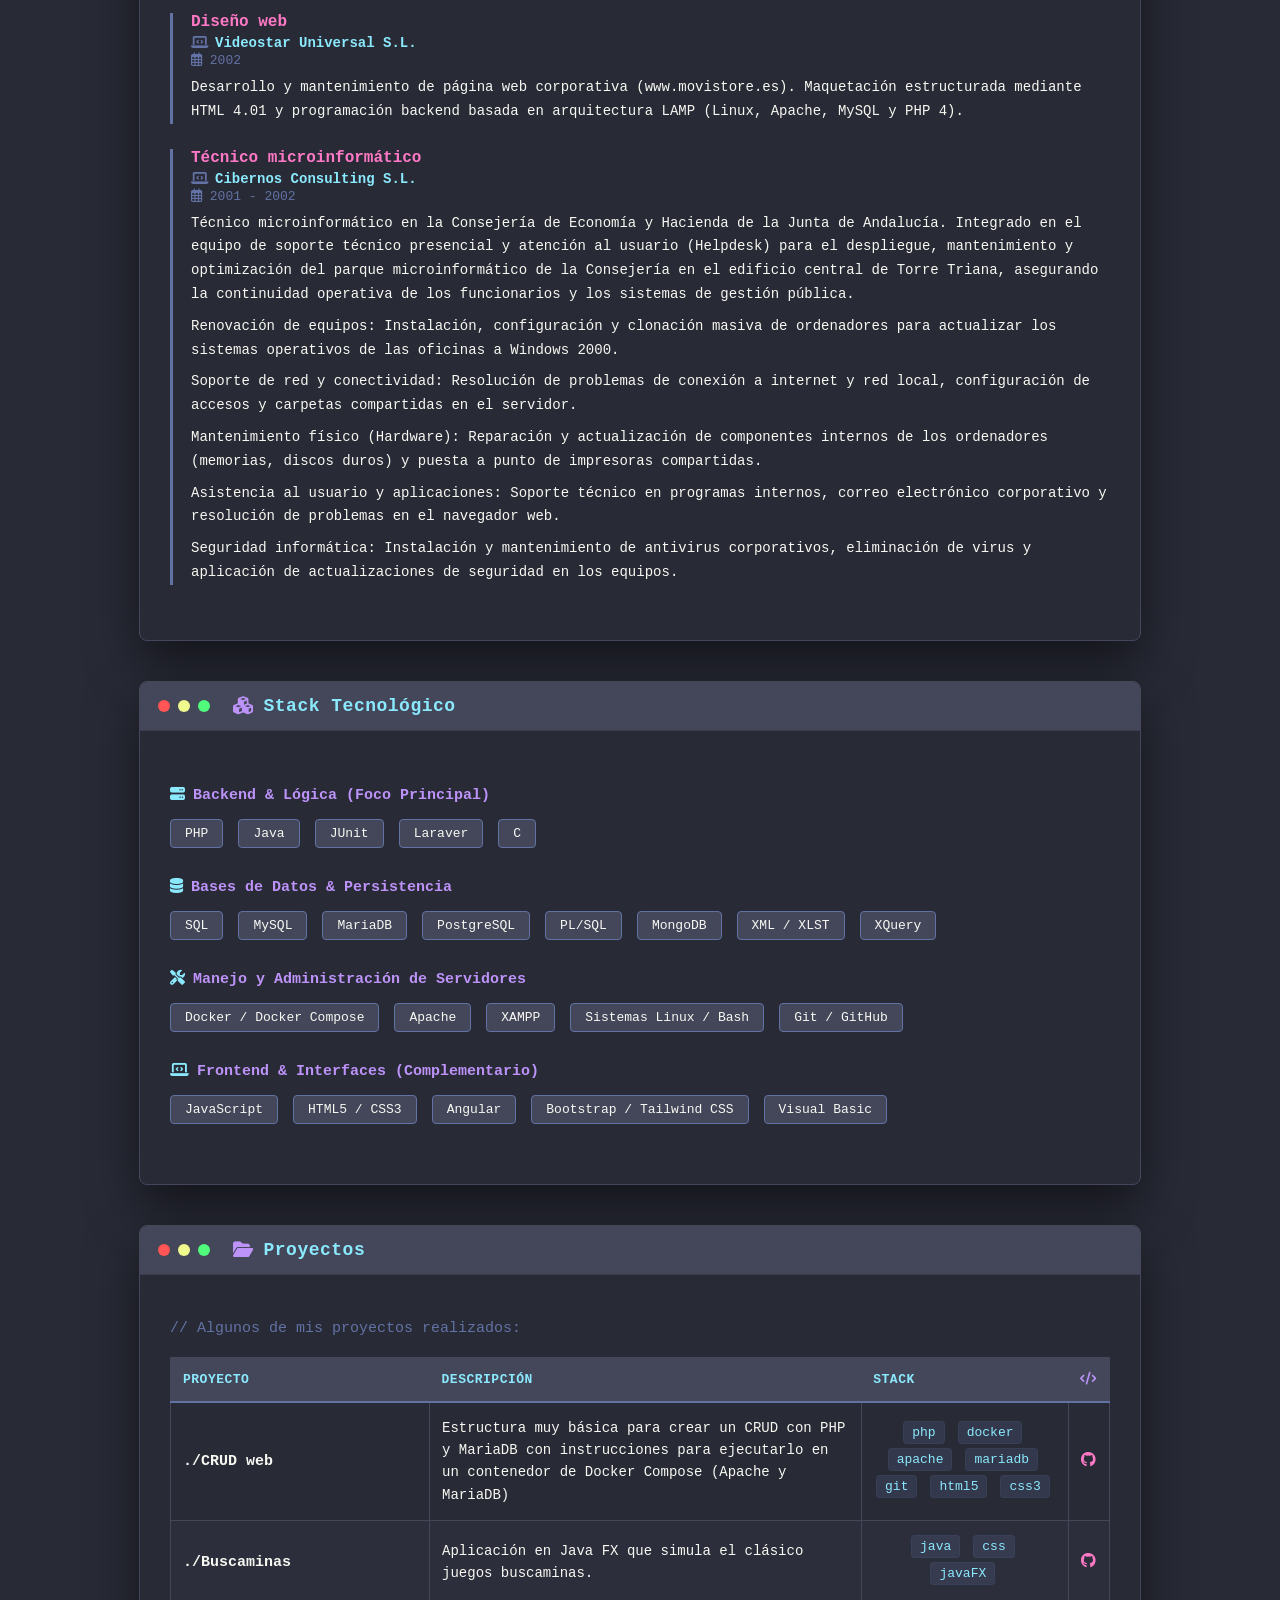
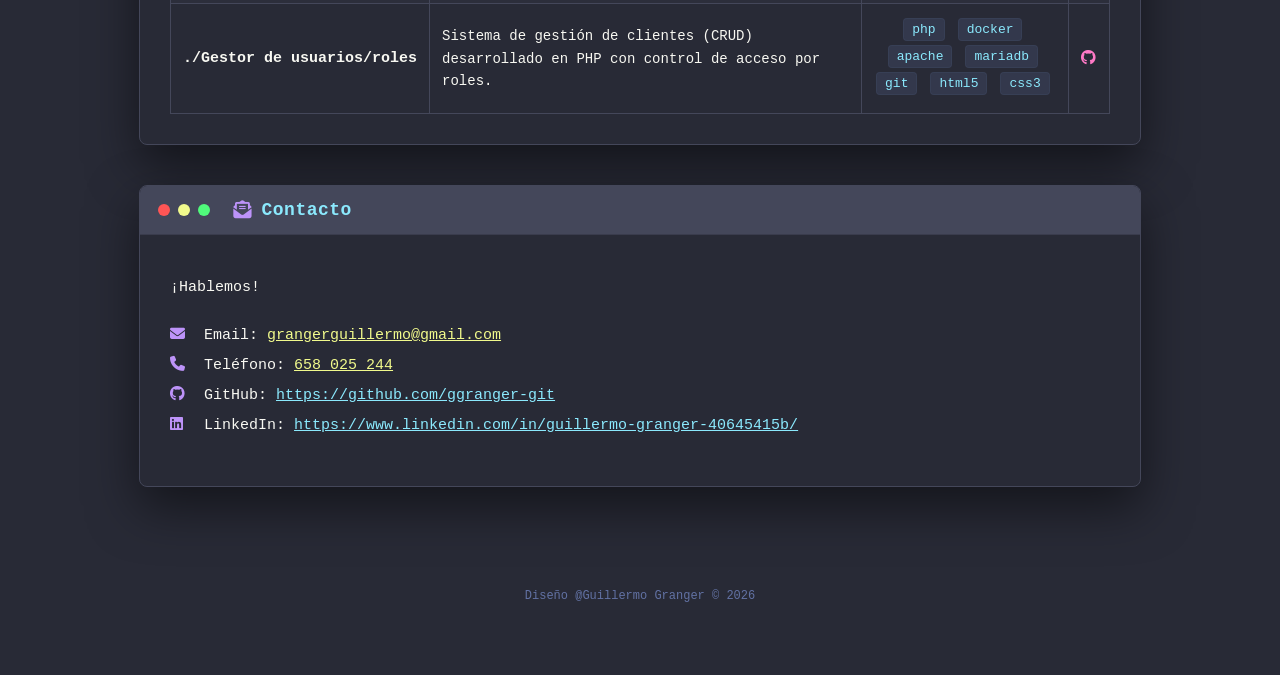
==== commit e6a11192: "ajustes curriculares" ====
--- a/index.html
+++ b/index.html
@@ -6,6 +6,7 @@
     <title>Portfolio | Desarrollador Web & Líder de Equipos</title>
     <link rel="stylesheet" href="https://cdnjs.cloudflare.com/ajax/libs/font-awesome/6.4.0/css/all.min.css">
     <link rel="stylesheet" href="css/style.css">
+    <link rel="icon" type="image/png" href="img/avatar.png">
 </head>
 <body>
 
@@ -13,6 +14,7 @@
         <ul class="nav-links">
             <li><a href="#perfil">/perfil</a></li>
             <li><a href="#estudios">/estudios</a></li>
+            <li><a href="#experiencia">/experiencia</a></li>
             <li><a href="#tecnologias">/tecnologias</a></li>
             <li><a href="#proyectos">/proyectos</a></li>
             <li><a href="#contacto">/contacto</a></li>
@@ -94,6 +96,67 @@
         </div>
     </div>
 
+    <div class="terminal-window animacion-entrada" id="experiencia" style="animation-delay: 0.3s;">
+        <div class="terminal-header">
+            <div class="red dot"></div>
+            <div class="yellow dot"></div>
+            <div class="green dot"></div>
+            <h2 class="titulo-seccion"><i class="fas fa-laptop-code"></i>Experiencia relacionada</h2>
+        </div>
+        <div class="terminal-body">
+            
+            <div class="item-estudios">
+                <div style="color: #ff79c6; font-weight: bold; font-size: 16px;">Diseño web</div>
+                <div class="institucion"><i class="fas fa-laptop-code"></i>Autónomo sector</div>
+                <div class="fecha-estudio"><i class="far fa-calendar-alt"></i> 2003 / 2004</div>
+                <p class="texto-plano" style="margin: 8px 0 0 0; font-size: 14px;">
+                    Desarrollo integral de sitios web corporativos y soluciones de comercio electrónico a medida para empresas. Maquetación avanzada en HTML 4.01 / CSS e implementación de lógica de negocio dinámica mediante PHP y gestión de datos en MySQL.<br><br>
+                </p>
+                <p class="texto-plano" style="margin: 8px 0 0 0; font-size: 14px;">
+                    Configuración de redes locales (LAN) para clientes: Despliegue, cableado y configuración de routers, switches y servidores de archivos locales (Samba) en oficinas de pymes para compartir recursos e impresoras de forma segura bajo entornos mixtos Windows/Linux.<br><br>
+                </p>    
+                <p class="texto-plano" style="margin: 8px 0 0 0; font-size: 14px;">
+                    Gestión y configuración de alojamiento web (Hosting): Asesoramiento a clientes para la contratación de dominios y planes de hospedaje compartido, gestionando la configuración de zonas DNS, cuentas de correo electrónico corporativo (POP3/SMTP) y cuotas de espacio en disco.
+                </p>       
+            </div>
+
+            
+            <div class="item-estudios">
+                <div style="color: #ff79c6; font-weight: bold; font-size: 16px;">Diseño web</div>
+                <div class="institucion"><i class="fas fa-laptop-code"></i>Videostar Universal S.L.</div>
+                <div class="fecha-estudio"><i class="far fa-calendar-alt"></i> 2002</div>
+                <p class="texto-plano" style="margin: 8px 0 0 0; font-size: 14px;">
+                    Desarrollo y mantenimiento de página web corporativa (www.movistore.es). Maquetación estructurada mediante HTML 4.01 y programación backend basada en arquitectura LAMP (Linux, Apache, MySQL y PHP 4).
+                </p>     
+            </div>
+
+            <div class="item-estudios">
+                <div style="color: #ff79c6; font-weight: bold; font-size: 16px;">Técnico microinformático</div>
+                <div class="institucion"><i class="fas fa-laptop-code"></i>Cibernos Consulting S.L.</div>
+                <div class="fecha-estudio"><i class="far fa-calendar-alt"></i> 2001 - 2002</div>
+                <p class="texto-plano" style="margin: 8px 0 0 0; font-size: 14px;">
+                    Técnico microinformático en la Consejería de Economía y Hacienda de la Junta de Andalucía. Integrado en el equipo de soporte técnico presencial y atención al usuario (Helpdesk) para el despliegue, mantenimiento y optimización del parque microinformático de la Consejería en el edificio central de Torre Triana, asegurando la continuidad operativa de los funcionarios y los sistemas de gestión pública.
+                </p>    
+                <p class="texto-plano" style="margin: 8px 0 0 0; font-size: 14px;">
+                    Renovación de equipos: Instalación, configuración y clonación masiva de ordenadores para actualizar los sistemas operativos de las oficinas a Windows 2000.
+                </p> 
+                <p class="texto-plano" style="margin: 8px 0 0 0; font-size: 14px;">
+                    Soporte de red y conectividad: Resolución de problemas de conexión a internet y red local, configuración de accesos y carpetas compartidas en el servidor.
+                </p> 
+                <p class="texto-plano" style="margin: 8px 0 0 0; font-size: 14px;">
+                    Mantenimiento físico (Hardware): Reparación y actualización de componentes internos de los ordenadores (memorias, discos duros) y puesta a punto de impresoras compartidas.
+                </p> 
+                <p class="texto-plano" style="margin: 8px 0 0 0; font-size: 14px;">
+                    Asistencia al usuario y aplicaciones: Soporte técnico en programas internos, correo electrónico corporativo y resolución de problemas en el navegador web.
+                </p> 
+                <p class="texto-plano" style="margin: 8px 0 0 0; font-size: 14px;">
+                    Seguridad informática: Instalación y mantenimiento de antivirus corporativos, eliminación de virus y aplicación de actualizaciones de seguridad en los equipos.    
+                </p> 
+            </div>
+
+        </div>
+    </div>
+
     <div class="terminal-window animacion-entrada" id="tecnologias" style="animation-delay: 0.4s;">
         <div class="terminal-header">
             <div class="red dot"></div>
@@ -131,7 +194,6 @@
                 <span class="habilidad-tag">XAMPP</span>
                 <span class="habilidad-tag">Sistemas Linux / Bash</span>
                 <span class="habilidad-tag">Git / GitHub</span>
-                <span class="habilidad-tag">Nginx</span>
             </div>
 
             <div class="seccion-habilidades">
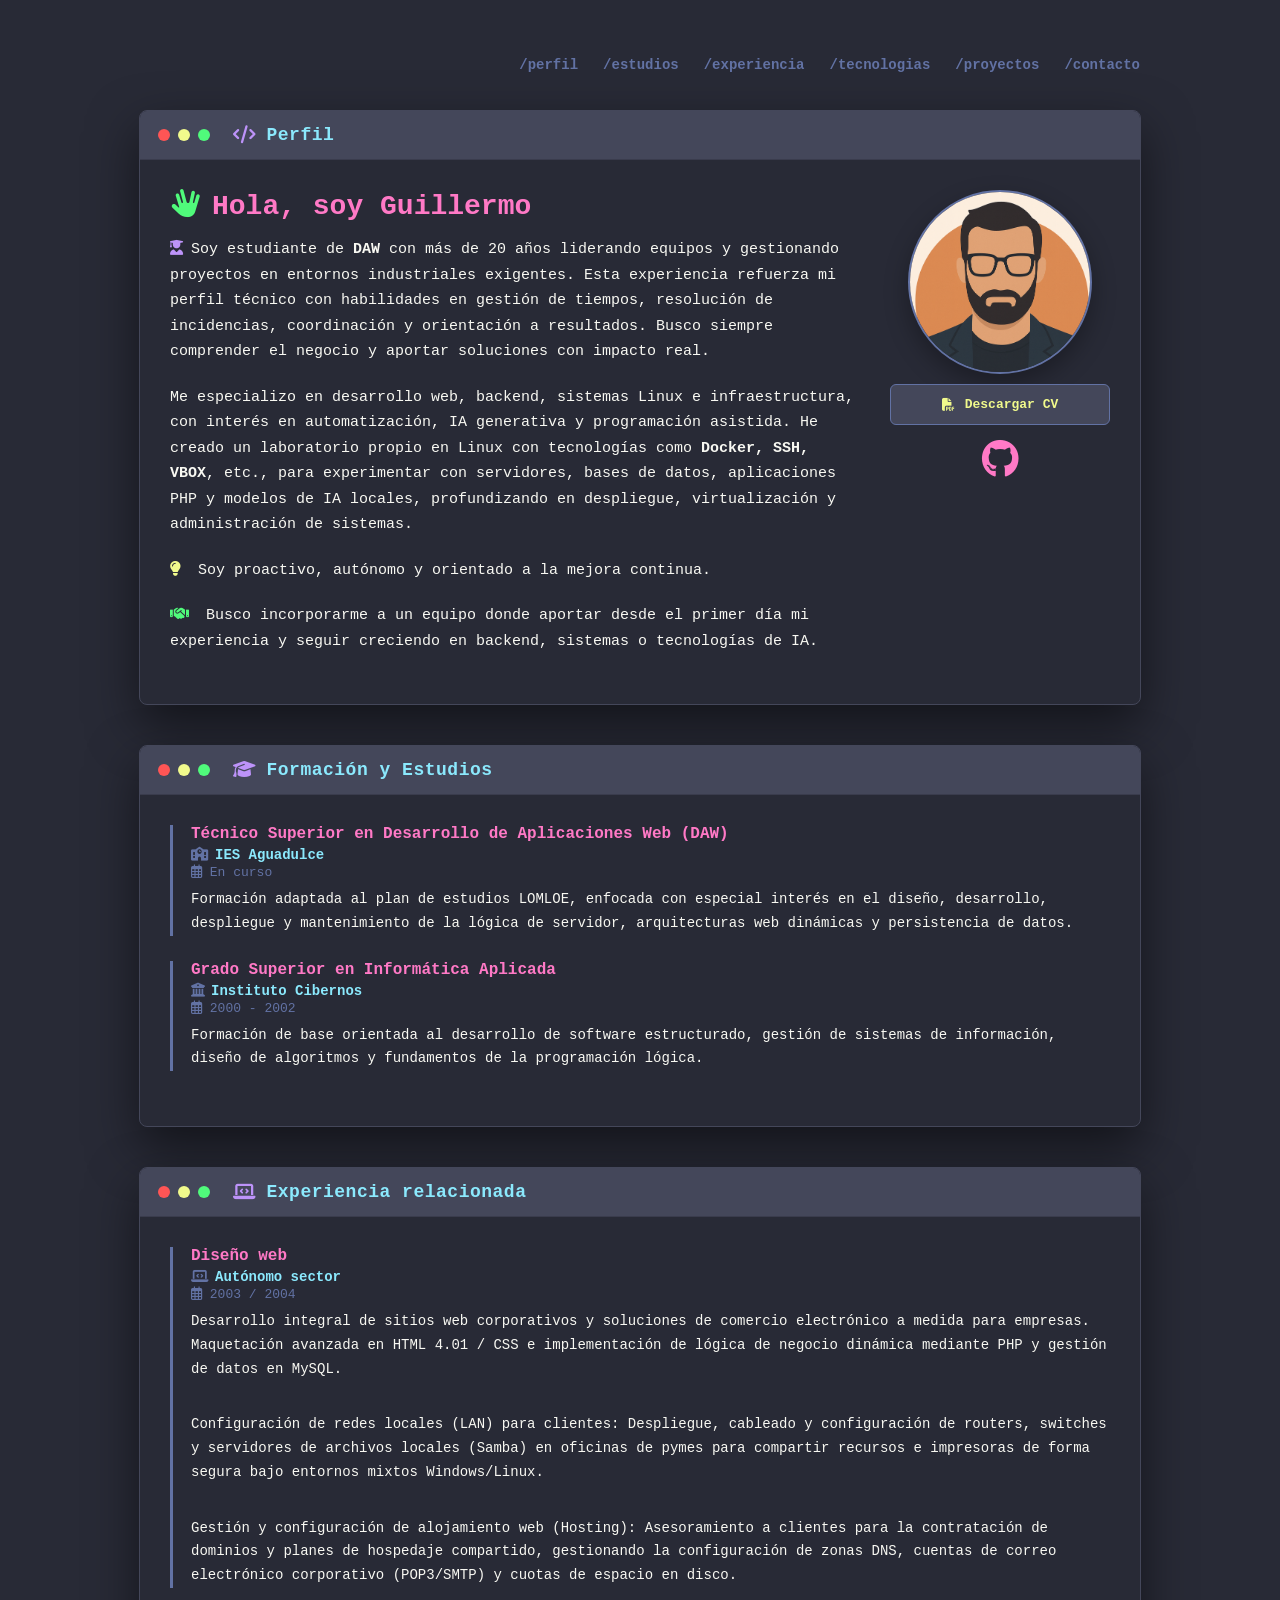
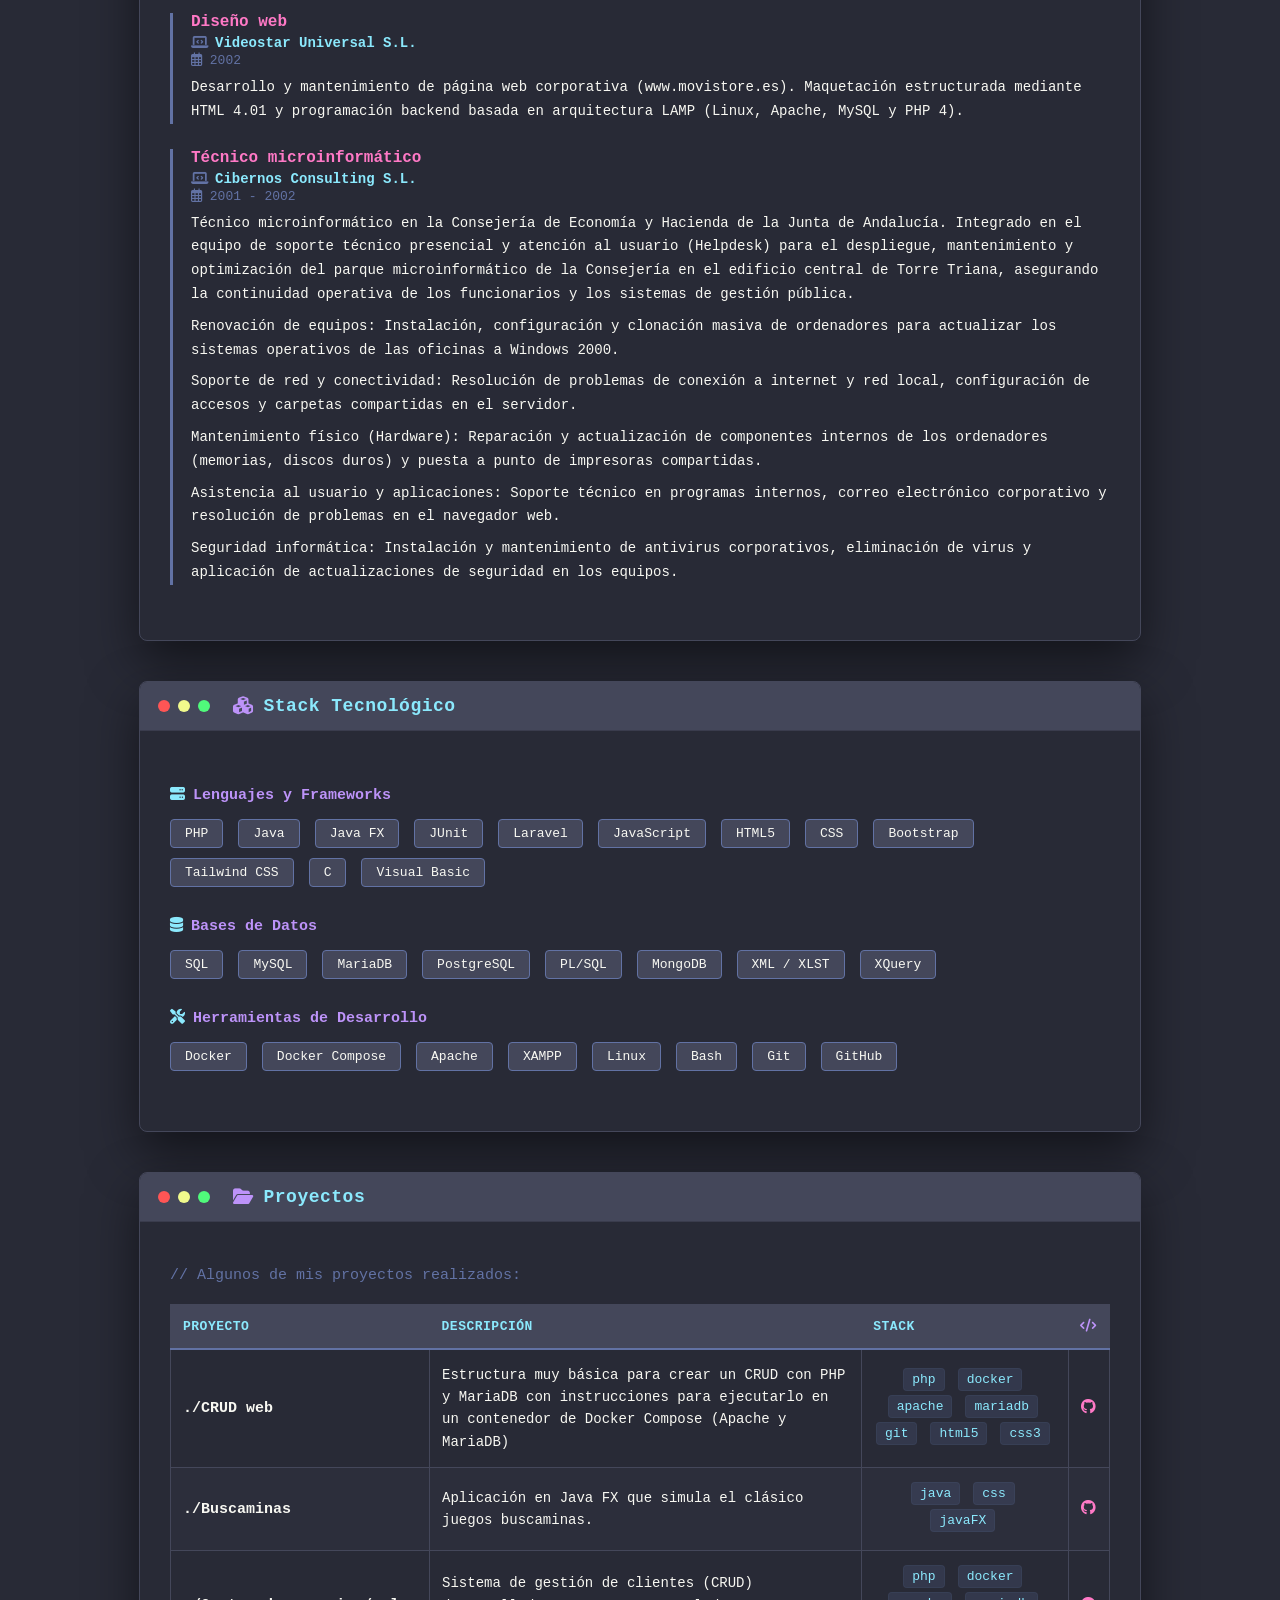
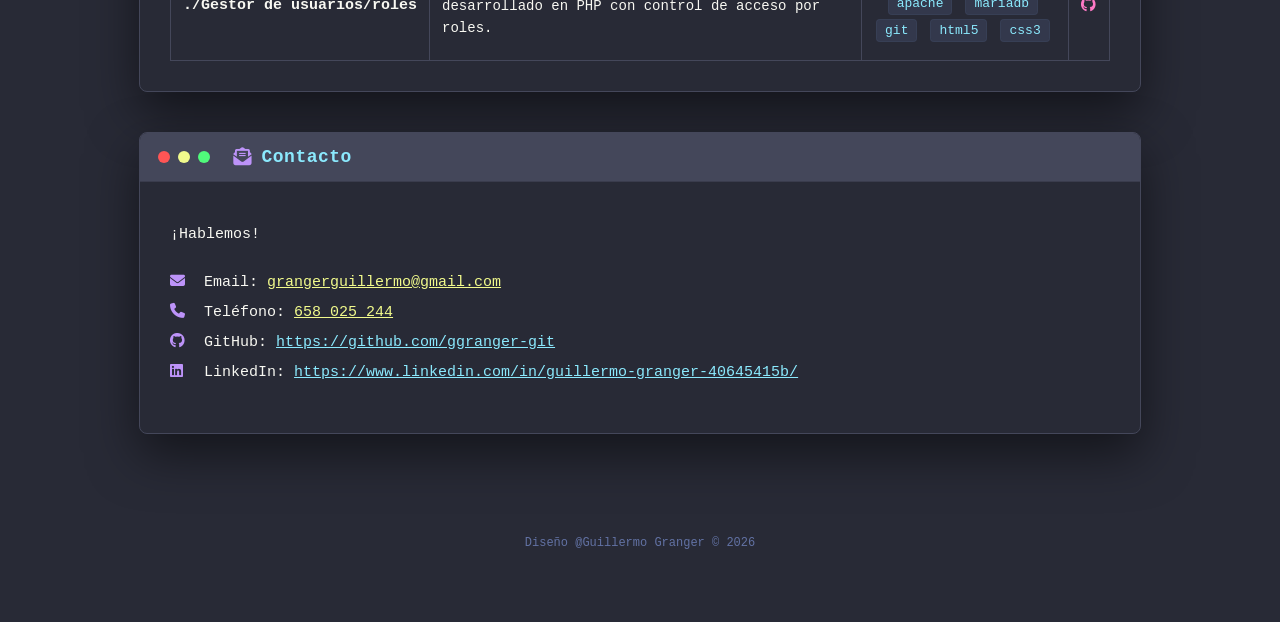
==== commit 3f5b06cf: "update habilities" ====
--- a/index.html
+++ b/index.html
@@ -167,16 +167,23 @@
         <div class="terminal-body">
             
             <div class="seccion-habilidades">
-                <span class="categoria-tech"><i class="fas fa-server"></i>Backend & Lógica (Foco Principal)</span>
+                <span class="categoria-tech"><i class="fas fa-server"></i>Lenguajes y Frameworks</span>
                 <span class="habilidad-tag">PHP</span>
                 <span class="habilidad-tag">Java</span>
+                <span class="habilidad-tag">Java FX</span>
                 <span class="habilidad-tag">JUnit</span>
-                <span class="habilidad-tag">Laraver</span>
+                <span class="habilidad-tag">Laravel</span>
+                <span class="habilidad-tag">JavaScript</span>
+                <span class="habilidad-tag">HTML5</span>
+                <span class="habilidad-tag">CSS</span>
+                <span class="habilidad-tag">Bootstrap</span>
+                <span class="habilidad-tag">Tailwind CSS</span>
                 <span class="habilidad-tag">C</span>
+                <span class="habilidad-tag">Visual Basic</span>
             </div>
 
             <div class="seccion-habilidades">
-                <span class="categoria-tech"><i class="fas fa-database"></i>Bases de Datos & Persistencia</span>
+                <span class="categoria-tech"><i class="fas fa-database"></i>Bases de Datos</span>
                 <span class="habilidad-tag">SQL</span>
                 <span class="habilidad-tag">MySQL</span>
                 <span class="habilidad-tag">MariaDB</span>
@@ -188,22 +195,17 @@
             </div>
 
             <div class="seccion-habilidades">
-                <span class="categoria-tech"><i class="fas fa-tools"></i>Manejo y Administración de Servidores</span>
-                <span class="habilidad-tag">Docker / Docker Compose</span>
+                <span class="categoria-tech"><i class="fas fa-tools"></i>Herramientas de Desarrollo</span>
+                <span class="habilidad-tag">Docker</span>
+                <span class="habilidad-tag">Docker Compose</span>
                 <span class="habilidad-tag">Apache</span>
                 <span class="habilidad-tag">XAMPP</span>
-                <span class="habilidad-tag">Sistemas Linux / Bash</span>
-                <span class="habilidad-tag">Git / GitHub</span>
-            </div>
-
-            <div class="seccion-habilidades">
-                <span class="categoria-tech"><i class="fas fa-laptop-code"></i>Frontend & Interfaces (Complementario)</span>
-                <span class="habilidad-tag">JavaScript</span>
-                <span class="habilidad-tag">HTML5 / CSS3</span>
-                <span class="habilidad-tag">Angular</span>
-                <span class="habilidad-tag">Bootstrap / Tailwind CSS</span>
-                <span class="habilidad-tag">Visual Basic</span>
-            </div>
+                <span class="habilidad-tag">Linux</span>
+                <span class="habilidad-tag">Bash</span>
+                <span class="habilidad-tag">Git</span>
+                <span class="habilidad-tag">GitHub</span>
+            </div>
+
         </div>
     </div>
 
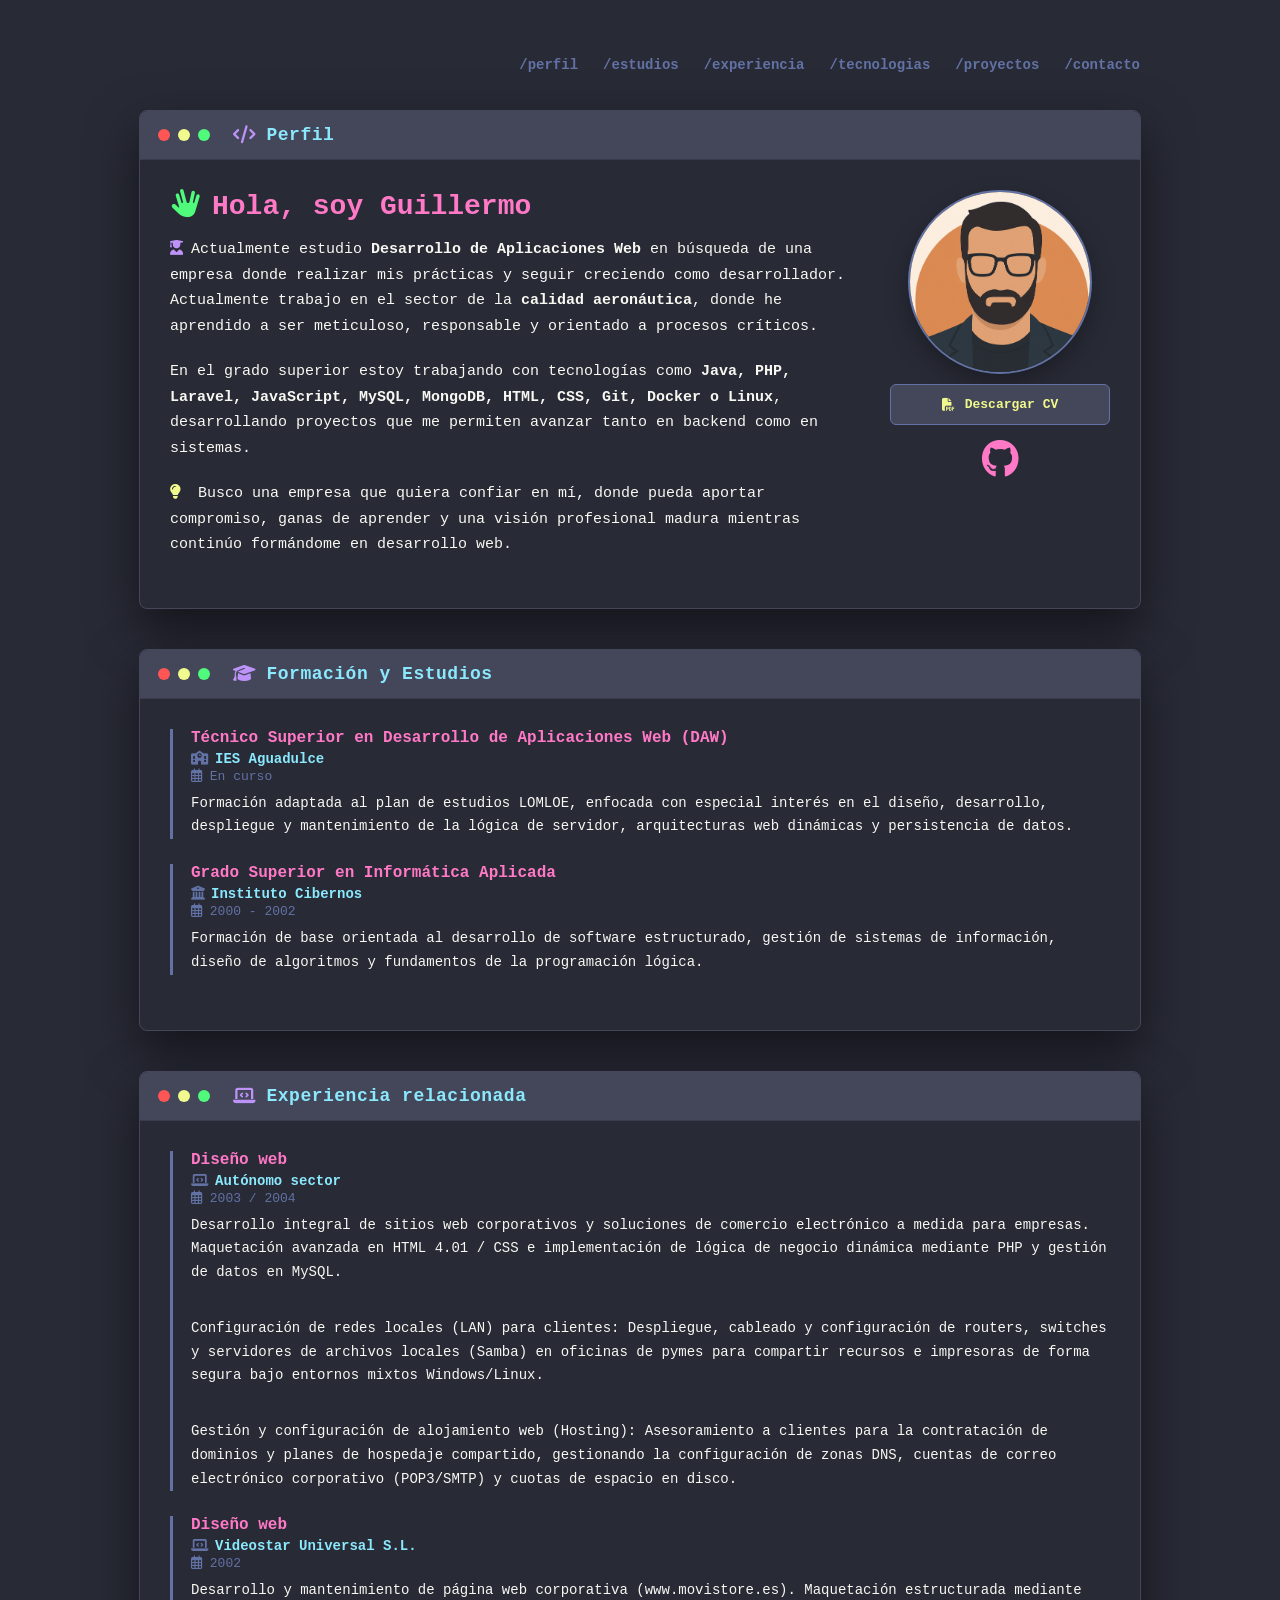
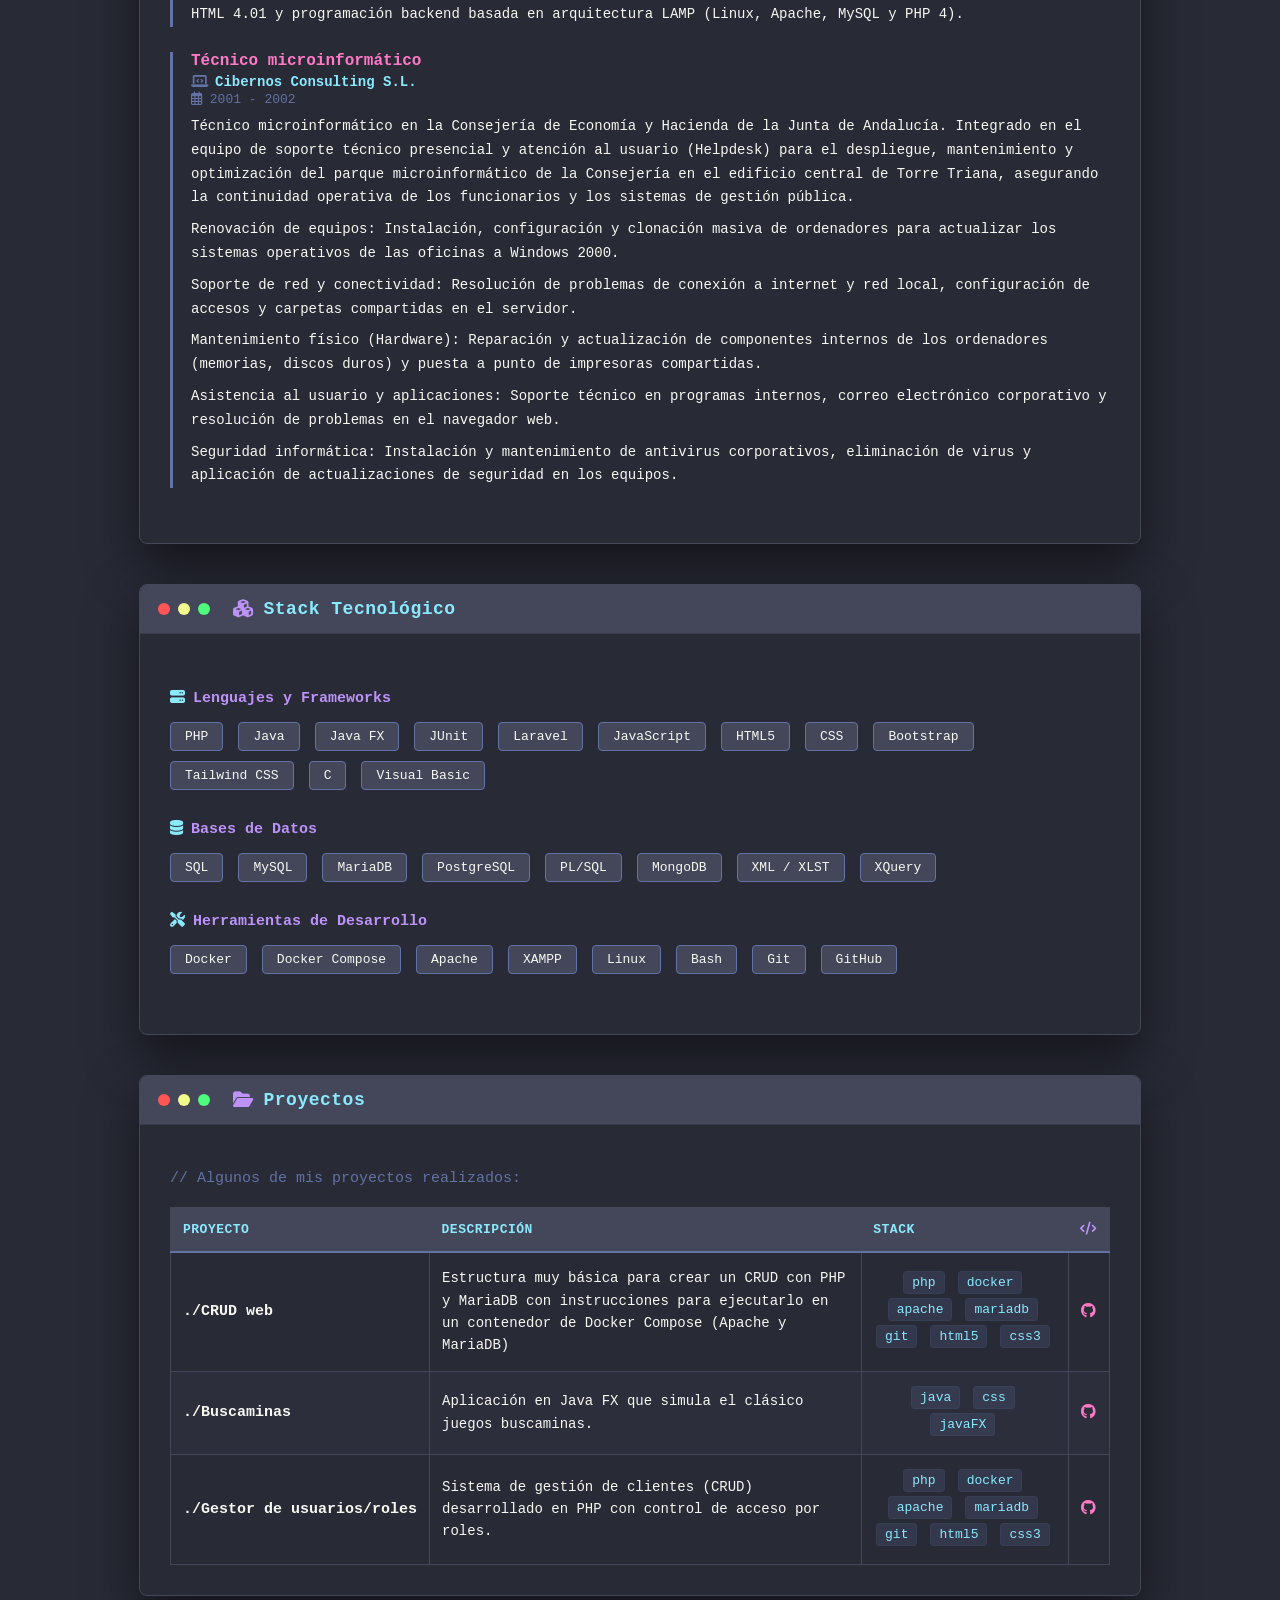
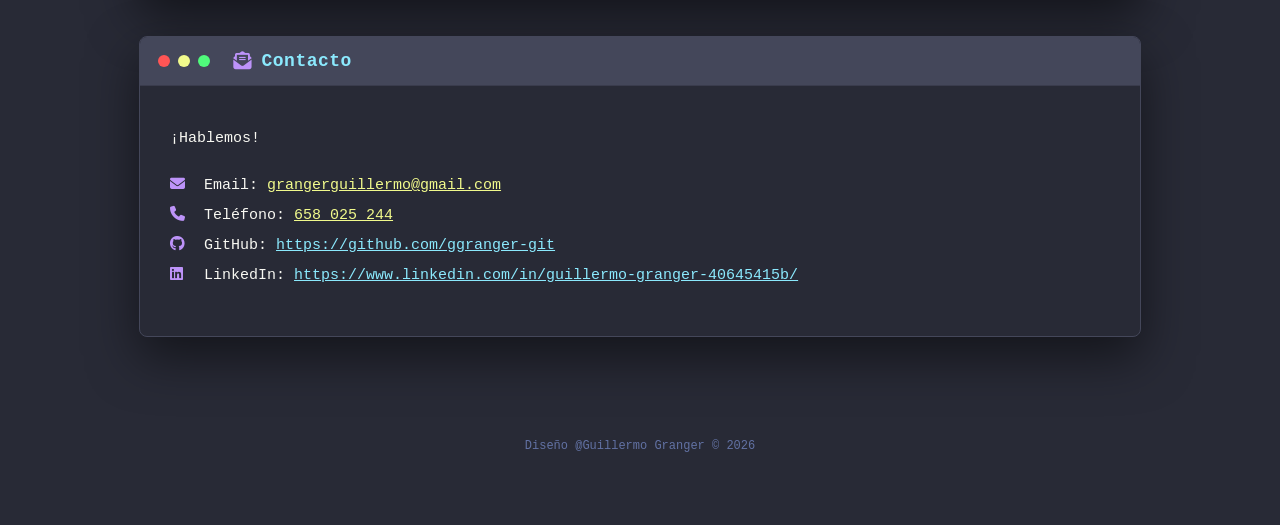
==== commit 523992cf: "About modified" ====
--- a/index.html
+++ b/index.html
@@ -37,16 +37,13 @@
                     </h1>
                     
                     <p class="texto-plano" style="margin-top: 0;">
-                        <i class="fas fa-user-graduate" style="color: #bd93f9; margin-right: 8px;"></i>Soy estudiante de <strong>DAW</strong> con más de 20 años liderando equipos y gestionando proyectos en entornos industriales exigentes. Esta experiencia refuerza mi perfil técnico con habilidades en gestión de tiempos, resolución de incidencias, coordinación y orientación a resultados. Busco siempre comprender el negocio y aportar soluciones con impacto real.
+                        <i class="fas fa-user-graduate" style="color: #bd93f9; margin-right: 8px;"></i>Actualmente estudio <strong>Desarrollo de Aplicaciones Web</strong> en búsqueda de una empresa donde realizar mis prácticas y seguir creciendo como desarrollador. Actualmente trabajo en el sector de la <strong>calidad aeronáutica</strong>, donde he aprendido a ser meticuloso, responsable y orientado a procesos críticos.
                     </p>
                     <p class="texto-plano">
-                        Me especializo en desarrollo web, backend, sistemas Linux e infraestructura, con interés en automatización, IA generativa y programación asistida. He creado un laboratorio propio en Linux con tecnologías como <strong>Docker, SSH, VBOX</strong>, etc., para experimentar con servidores, bases de datos, aplicaciones PHP y modelos de IA locales, profundizando en despliegue, virtualización y administración de sistemas.
+                        En el grado superior estoy trabajando con tecnologías como <strong>Java, PHP, Laravel, JavaScript, MySQL, MongoDB, HTML, CSS, Git, Docker o Linux</strong>, desarrollando proyectos que me permiten avanzar tanto en backend como en sistemas.
                     </p>
                     <p class="texto-plano">
-                        <i class="fas fa-lightbulb" style="color: #f1fa8c; margin-right: 8px;"></i> Soy proactivo, autónomo y orientado a la mejora continua.
-                    </p>
-                    <p class="texto-plano">
-                        <i class="fas fa-handshake" style="color: #50fa7b; margin-right: 8px;"></i> Busco incorporarme a un equipo donde aportar desde el primer día mi experiencia y seguir creciendo en backend, sistemas o tecnologías de IA.
+                        <i class="fas fa-lightbulb" style="color: #f1fa8c; margin-right: 8px;"></i> Busco una empresa que quiera confiar en mí, donde pueda aportar compromiso, ganas de aprender y una visión profesional madura mientras continúo formándome en desarrollo web.
                     </p>
                 </div>
 
